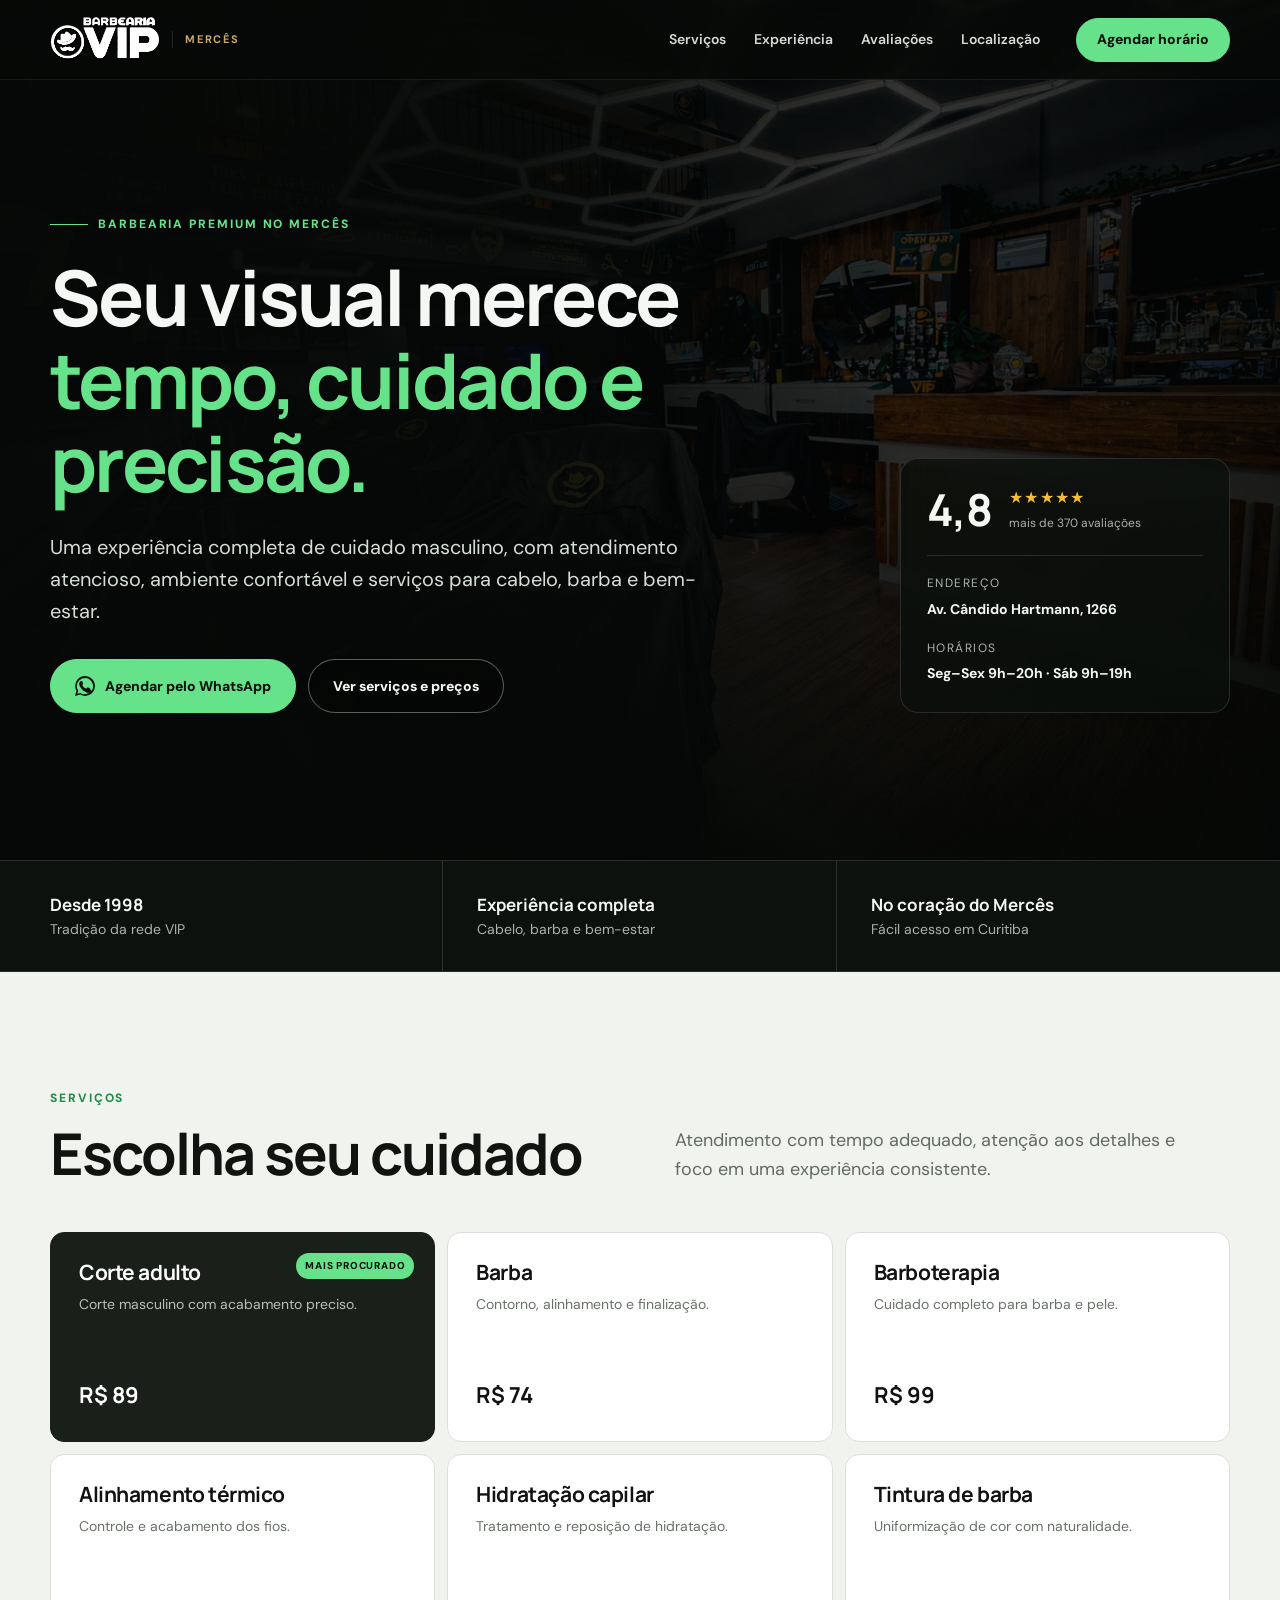
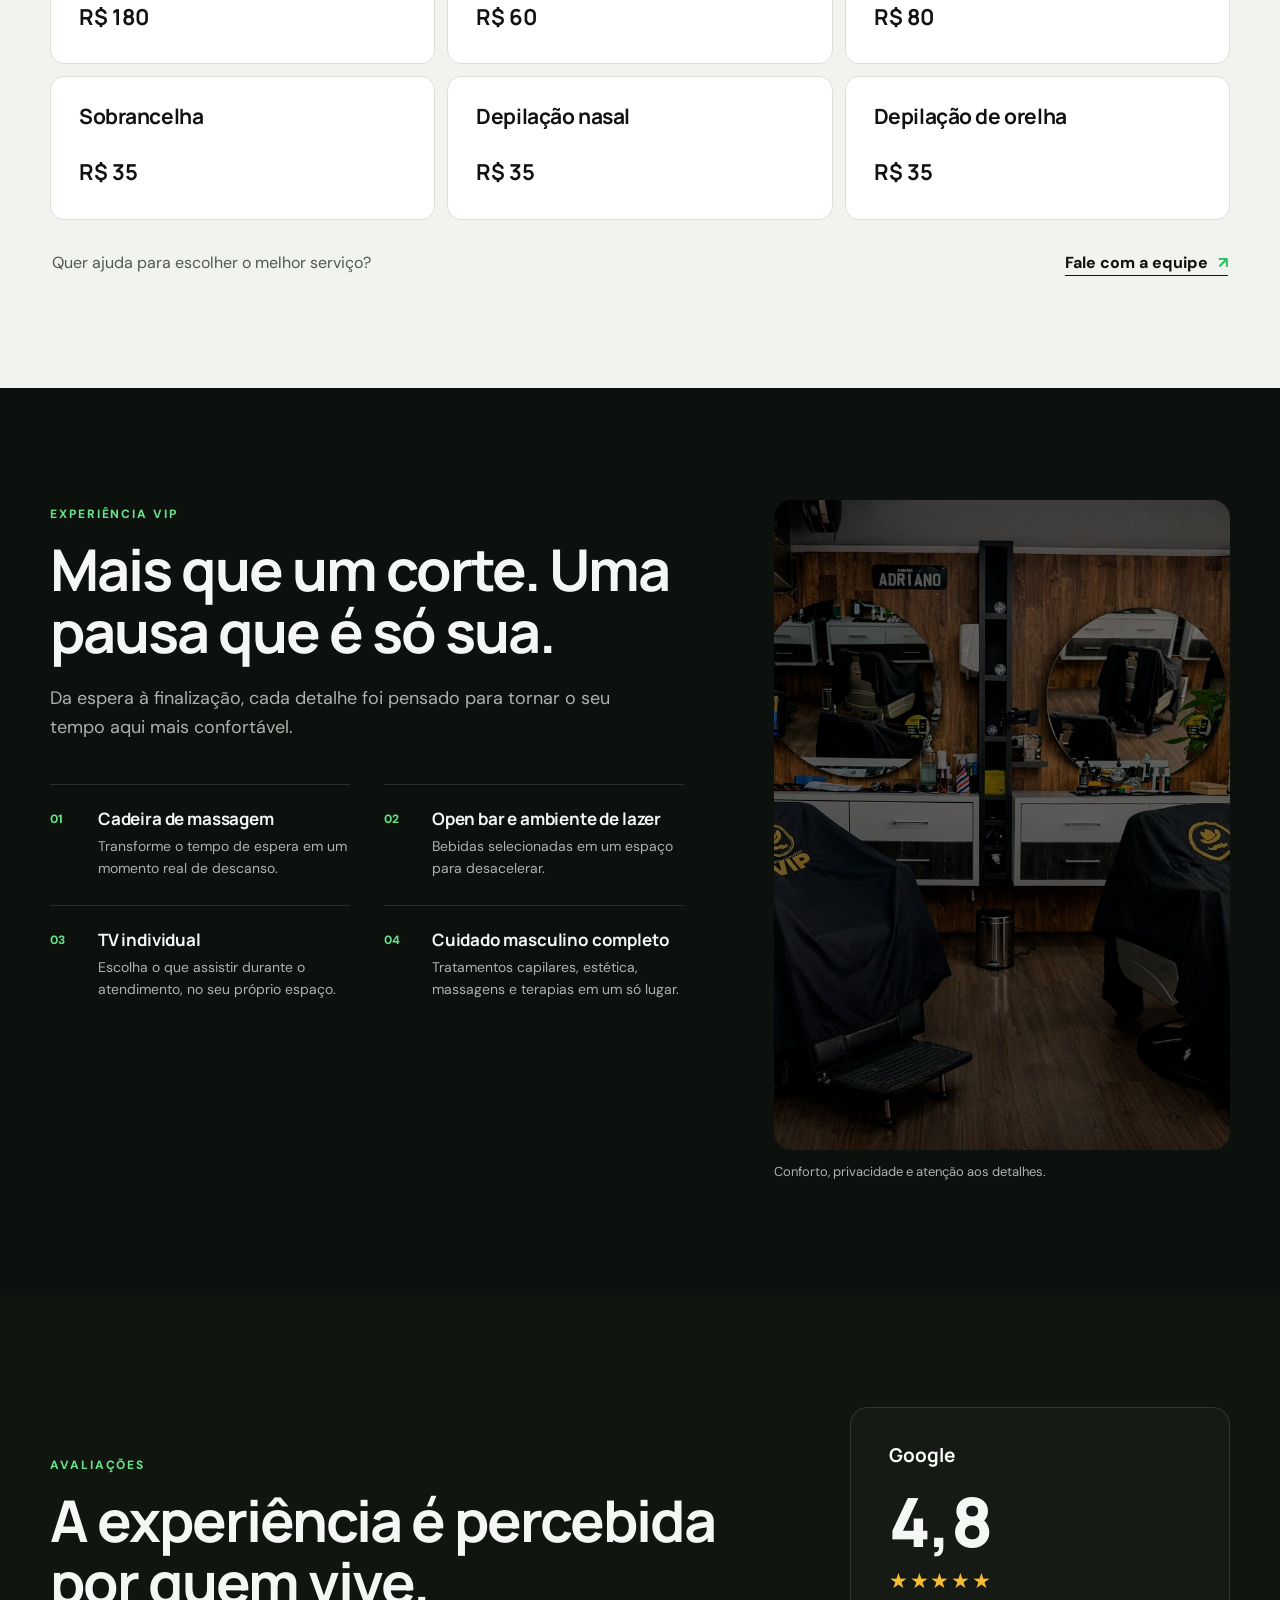
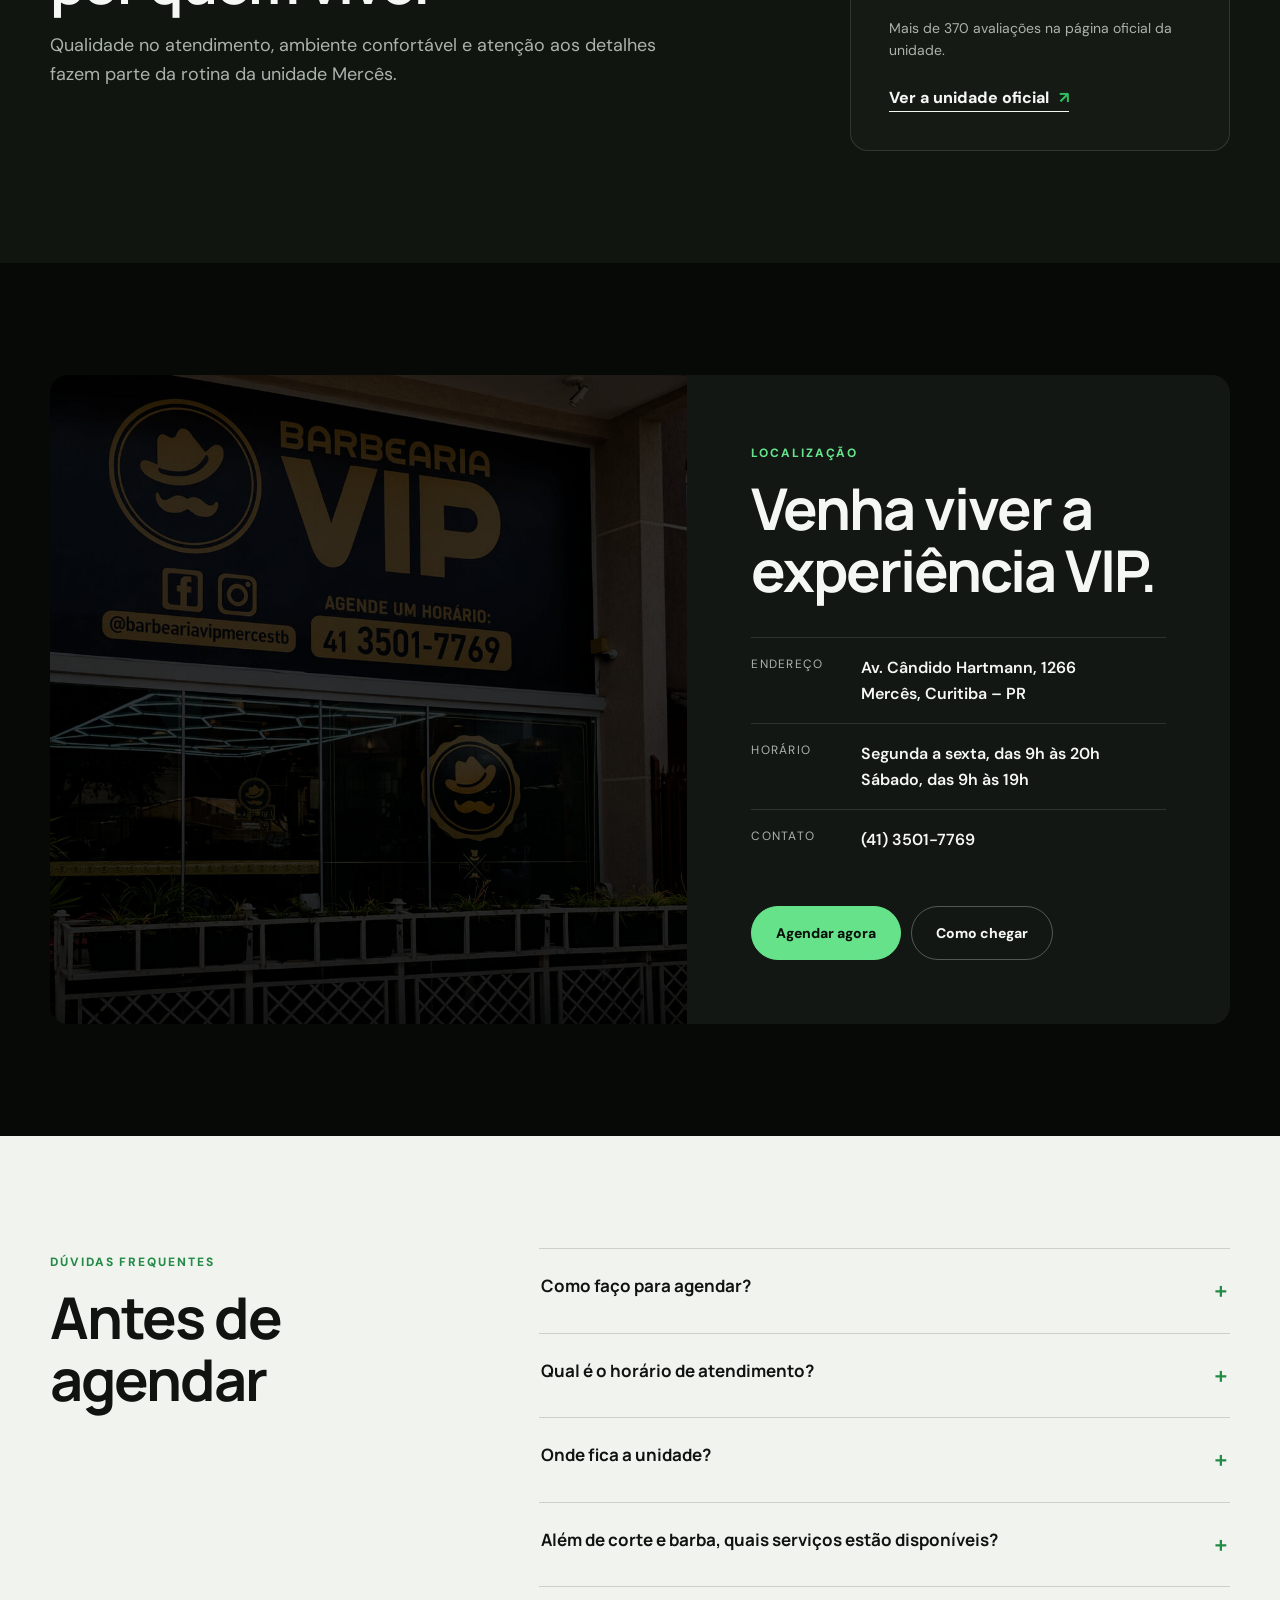
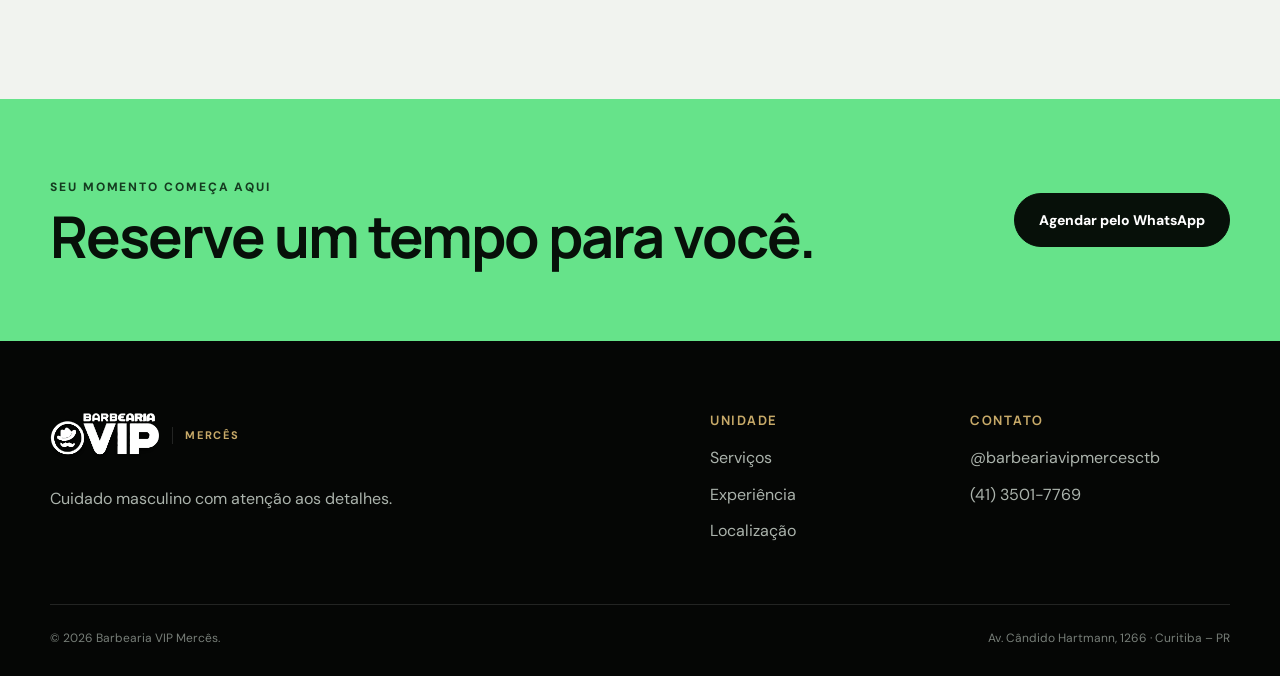
==== barbearia/index.html @ be76862e "Add files via upload" ====
<!doctype html>
<html lang="pt-BR">
  <head>
    <meta charset="UTF-8" />
    <meta name="viewport" content="width=device-width, initial-scale=1" />
    <title>Barbearia VIP Mercês em Curitiba | Corte, Barba e Estética</title>
    <meta name="description" content="Corte masculino, barba, barboterapia e cuidados completos na Barbearia VIP Mercês, em Curitiba. Consulte os serviços e agende pelo WhatsApp." />
    <meta name="theme-color" content="#080b09" />
    <link rel="canonical" href="https://www.barbeariavipmerces.com.br/" />
    <link rel="preconnect" href="https://fonts.googleapis.com" />
    <link rel="preconnect" href="https://fonts.gstatic.com" crossorigin />
    <link href="https://fonts.googleapis.com/css2?family=DM+Sans:wght@400;500;600;700&family=Manrope:wght@600;700;800&display=swap" rel="stylesheet" />
    <link rel="stylesheet" href="./styles.css" />
    <script type="application/ld+json">
      {
        "@context": "https://schema.org",
        "@type": ["HairSalon", "LocalBusiness"],
        "name": "Barbearia VIP Mercês",
        "url": "https://www.barbeariavipmerces.com.br/",
        "telephone": "+55 41 3501-7769",
        "priceRange": "$$",
        "address": {
          "@type": "PostalAddress",
          "streetAddress": "Av. Cândido Hartmann, 1266",
          "addressLocality": "Curitiba",
          "addressRegion": "PR",
          "postalCode": "80710-570",
          "addressCountry": "BR"
        },
        "openingHoursSpecification": [
          {
            "@type": "OpeningHoursSpecification",
            "dayOfWeek": ["Monday", "Tuesday", "Wednesday", "Thursday", "Friday"],
            "opens": "09:00",
            "closes": "20:00"
          },
          {
            "@type": "OpeningHoursSpecification",
            "dayOfWeek": "Saturday",
            "opens": "09:00",
            "closes": "19:00"
          }
        ],
        "sameAs": ["https://www.instagram.com/barbeariavipmercesctb/"]
      }
    </script>
  </head>
  <body>
    <a class="skip-link" href="#conteudo">Ir para o conteúdo</a>

    <header class="site-header" id="inicio">
      <div class="container header-inner">
        <a class="brand" href="#inicio" aria-label="Barbearia VIP Mercês — início">
          <img src="./assets/logo.png" alt="Barbearia VIP" width="122" height="51" />
          <span>Mercês</span>
        </a>

        <button class="menu-toggle" type="button" aria-expanded="false" aria-controls="menu-principal">
          <span></span><span></span><span></span>
          <span class="sr-only">Abrir menu</span>
        </button>

        <nav class="main-nav" id="menu-principal" aria-label="Navegação principal">
          <a href="#servicos">Serviços</a>
          <a href="#experiencia">Experiência</a>
          <a href="#avaliacoes">Avaliações</a>
          <a href="#localizacao">Localização</a>
        </nav>

        <a class="button button-small header-cta track-whatsapp" href="https://wa.me/5541987433333?text=Ol%C3%A1%21%20Vim%20pelo%20site%20da%20Barbearia%20VIP%20Merc%C3%AAs%20e%20gostaria%20de%20agendar%20um%20hor%C3%A1rio." target="_blank" rel="noopener">
          Agendar horário
        </a>
      </div>
    </header>

    <main id="conteudo">
      <section class="hero" aria-labelledby="hero-title">
        <div class="hero-media" role="img" aria-label="Interior da Barbearia VIP Mercês"></div>
        <div class="hero-shade"></div>
        <div class="container hero-content">
          <div class="hero-copy">
            <div class="eyebrow"><span></span> Barbearia premium no Mercês</div>
            <h1 id="hero-title">Seu visual merece <em>tempo, cuidado e precisão.</em></h1>
            <p>Uma experiência completa de cuidado masculino, com atendimento atencioso, ambiente confortável e serviços para cabelo, barba e bem-estar.</p>
            <div class="hero-actions">
              <a class="button track-whatsapp" href="https://wa.me/5541987433333?text=Ol%C3%A1%21%20Vim%20pelo%20site%20da%20Barbearia%20VIP%20Merc%C3%AAs%20e%20gostaria%20de%20agendar%20um%20hor%C3%A1rio." target="_blank" rel="noopener">
                <svg aria-hidden="true" viewBox="0 0 24 24"><path d="M20.5 3.5A11.7 11.7 0 0 0 12.1 0 11.9 11.9 0 0 0 1.8 17.8L0 24l6.4-1.7A12 12 0 0 0 12.1 24 11.9 11.9 0 0 0 24 12.1c0-3.2-1.2-6.2-3.5-8.6ZM12.1 22a10 10 0 0 1-5.1-1.4l-.4-.2-3.8 1 1-3.7-.2-.4A9.8 9.8 0 1 1 12.1 22Zm5.5-7.4c-.3-.2-1.8-.9-2.1-1-.3-.1-.5-.2-.7.2l-1 1.2c-.2.2-.4.2-.7.1-1.8-.9-3-1.6-4.2-3.7-.3-.5.3-.5.9-1.7.1-.2 0-.5 0-.7l-1-2.4c-.3-.6-.6-.5-.8-.5h-.7c-.2 0-.7.1-1 .5-.3.4-1.3 1.3-1.3 3.1s1.3 3.6 1.5 3.9c.2.2 2.6 4 6.3 5.6.9.4 1.6.6 2.1.8.9.3 1.7.2 2.3.1.7-.1 1.8-.7 2.1-1.5.3-.7.3-1.4.2-1.5-.1-.3-.4-.4-.7-.6Z"/></svg>
                Agendar pelo WhatsApp
              </a>
              <a class="button button-ghost" href="#servicos">Ver serviços e preços</a>
            </div>
          </div>

          <aside class="hero-proof" aria-label="Informações da unidade">
            <div class="rating">
              <strong>4,8</strong>
              <div><span aria-label="5 estrelas">★★★★★</span><small>mais de 370 avaliações</small></div>
            </div>
            <div class="proof-row">
              <span>Endereço</span>
              <strong>Av. Cândido Hartmann, 1266</strong>
            </div>
            <div class="proof-row">
              <span>Horários</span>
              <strong>Seg–Sex 9h–20h · Sáb 9h–19h</strong>
            </div>
          </aside>
        </div>
      </section>

      <section class="trust-strip" aria-label="Destaques da unidade">
        <div class="container trust-grid">
          <div><strong>Desde 1998</strong><span>Tradição da rede VIP</span></div>
          <div><strong>Experiência completa</strong><span>Cabelo, barba e bem-estar</span></div>
          <div><strong>No coração do Mercês</strong><span>Fácil acesso em Curitiba</span></div>
        </div>
      </section>

      <section class="section services" id="servicos">
        <div class="container">
          <div class="section-heading">
            <div><span class="kicker">Serviços</span><h2>Escolha seu cuidado</h2></div>
            <p>Atendimento com tempo adequado, atenção aos detalhes e foco em uma experiência consistente.</p>
          </div>

          <div class="service-grid">
            <article class="service-card featured"><span class="service-tag">Mais procurado</span><div><h3>Corte adulto</h3><p>Corte masculino com acabamento preciso.</p></div><strong>R$ 89</strong></article>
            <article class="service-card"><div><h3>Barba</h3><p>Contorno, alinhamento e finalização.</p></div><strong>R$ 74</strong></article>
            <article class="service-card"><div><h3>Barboterapia</h3><p>Cuidado completo para barba e pele.</p></div><strong>R$ 99</strong></article>
            <article class="service-card"><div><h3>Alinhamento térmico</h3><p>Controle e acabamento dos fios.</p></div><strong>R$ 180</strong></article>
            <article class="service-card"><div><h3>Hidratação capilar</h3><p>Tratamento e reposição de hidratação.</p></div><strong>R$ 60</strong></article>
            <article class="service-card"><div><h3>Tintura de barba</h3><p>Uniformização de cor com naturalidade.</p></div><strong>R$ 80</strong></article>
            <article class="service-card compact"><div><h3>Sobrancelha</h3></div><strong>R$ 35</strong></article>
            <article class="service-card compact"><div><h3>Depilação nasal</h3></div><strong>R$ 35</strong></article>
            <article class="service-card compact"><div><h3>Depilação de orelha</h3></div><strong>R$ 35</strong></article>
          </div>

          <div class="section-cta">
            <p>Quer ajuda para escolher o melhor serviço?</p>
            <a class="text-link track-whatsapp" href="https://wa.me/5541987433333?text=Ol%C3%A1%21%20Vim%20pelo%20site%20da%20Barbearia%20VIP%20Merc%C3%AAs%20e%20gostaria%20de%20tirar%20uma%20d%C3%BAvida%20sobre%20os%20servi%C3%A7os." target="_blank" rel="noopener">Fale com a equipe <span>↗</span></a>
          </div>
        </div>
      </section>

      <section class="section experience" id="experiencia">
        <div class="container">
          <div class="experience-layout">
            <div class="experience-copy">
              <span class="kicker">Experiência VIP</span>
              <h2>Mais que um corte. Uma pausa que é só sua.</h2>
              <p>Da espera à finalização, cada detalhe foi pensado para tornar o seu tempo aqui mais confortável.</p>
              <div class="feature-list">
                <article><span>01</span><div><h3>Cadeira de massagem</h3><p>Transforme o tempo de espera em um momento real de descanso.</p></div></article>
                <article><span>02</span><div><h3>Open bar e ambiente de lazer</h3><p>Bebidas selecionadas em um espaço para desacelerar.</p></div></article>
                <article><span>03</span><div><h3>TV individual</h3><p>Escolha o que assistir durante o atendimento, no seu próprio espaço.</p></div></article>
                <article><span>04</span><div><h3>Cuidado masculino completo</h3><p>Tratamentos capilares, estética, massagens e terapias em um só lugar.</p></div></article>
              </div>
            </div>
            <figure class="experience-photo">
              <img src="./assets/interior.jpg" alt="Ambiente interno da Barbearia VIP Mercês" width="900" height="1100" loading="lazy" />
              <figcaption>Conforto, privacidade e atenção aos detalhes.</figcaption>
            </figure>
          </div>
        </div>
      </section>

      <section class="section reviews" id="avaliacoes">
        <div class="container reviews-layout">
          <div>
            <span class="kicker">Avaliações</span>
            <h2>A experiência é percebida por quem vive.</h2>
            <p>Qualidade no atendimento, ambiente confortável e atenção aos detalhes fazem parte da rotina da unidade Mercês.</p>
          </div>
          <div class="review-score">
            <div class="google-word">Google</div>
            <strong>4,8</strong>
            <span aria-label="5 estrelas">★★★★★</span>
            <p>Mais de 370 avaliações na página oficial da unidade.</p>
            <a class="text-link" href="https://barbeariavip.com.br/unidades/pr-curitiba-merces" target="_blank" rel="noopener">Ver a unidade oficial <span>↗</span></a>
          </div>
        </div>
      </section>

      <section class="section location" id="localizacao">
        <div class="container location-grid">
          <figure class="location-photo"><img src="./assets/facade.jpg" alt="Fachada da Barbearia VIP Mercês" width="1200" height="850" loading="lazy" /></figure>
          <div class="location-card">
            <span class="kicker">Localização</span>
            <h2>Venha viver a experiência VIP.</h2>
            <dl>
              <div><dt>Endereço</dt><dd>Av. Cândido Hartmann, 1266<br />Mercês, Curitiba – PR</dd></div>
              <div><dt>Horário</dt><dd>Segunda a sexta, das 9h às 20h<br />Sábado, das 9h às 19h</dd></div>
              <div><dt>Contato</dt><dd><a href="tel:+554135017769">(41) 3501-7769</a></dd></div>
            </dl>
            <div class="location-actions">
              <a class="button track-whatsapp" href="https://wa.me/5541987433333?text=Ol%C3%A1%21%20Vim%20pelo%20site%20da%20Barbearia%20VIP%20Merc%C3%AAs%20e%20gostaria%20de%20agendar%20um%20hor%C3%A1rio." target="_blank" rel="noopener">Agendar agora</a>
              <a class="button button-ghost-dark" href="https://maps.app.goo.gl/WpvU6r6Q1BHQDR5CA" target="_blank" rel="noopener">Como chegar</a>
            </div>
          </div>
        </div>
      </section>

      <section class="section faq" id="duvidas">
        <div class="container faq-layout">
          <div><span class="kicker">Dúvidas frequentes</span><h2>Antes de agendar</h2></div>
          <div class="accordion">
            <details><summary>Como faço para agendar?<span>+</span></summary><p>É só clicar em um dos botões de WhatsApp da página e falar diretamente com a equipe da unidade Mercês.</p></details>
            <details><summary>Qual é o horário de atendimento?<span>+</span></summary><p>De segunda a sexta, das 9h às 20h, e aos sábados, das 9h às 19h.</p></details>
            <details><summary>Onde fica a unidade?<span>+</span></summary><p>Na Av. Cândido Hartmann, 1266, no bairro Mercês, em Curitiba.</p></details>
            <details><summary>Além de corte e barba, quais serviços estão disponíveis?<span>+</span></summary><p>A unidade também oferece barboterapia, tratamentos capilares, alinhamento térmico, tintura de barba e outros cuidados masculinos.</p></details>
          </div>
        </div>
      </section>

      <section class="final-cta">
        <div class="container final-cta-inner">
          <div><span class="kicker">Seu momento começa aqui</span><h2>Reserve um tempo para você.</h2></div>
          <a class="button track-whatsapp" href="https://wa.me/5541987433333?text=Ol%C3%A1%21%20Vim%20pelo%20site%20da%20Barbearia%20VIP%20Merc%C3%AAs%20e%20gostaria%20de%20agendar%20um%20hor%C3%A1rio." target="_blank" rel="noopener">Agendar pelo WhatsApp</a>
        </div>
      </section>
    </main>

    <footer>
      <div class="container footer-grid">
        <div class="footer-brand">
          <a class="brand" href="#inicio"><img src="./assets/logo.png" alt="Barbearia VIP" width="122" height="51" /><span>Mercês</span></a>
          <p>Cuidado masculino com atenção aos detalhes.</p>
        </div>
        <div><strong>Unidade</strong><a href="#servicos">Serviços</a><a href="#experiencia">Experiência</a><a href="#localizacao">Localização</a></div>
        <div><strong>Contato</strong><a href="https://www.instagram.com/barbeariavipmercesctb/" target="_blank" rel="noopener">@barbeariavipmercesctb</a><a href="tel:+554135017769">(41) 3501-7769</a></div>
      </div>
      <div class="container footer-bottom"><span>© <span id="year"></span> Barbearia VIP Mercês.</span><span>Av. Cândido Hartmann, 1266 · Curitiba – PR</span></div>
    </footer>

    <a class="mobile-book track-whatsapp" href="https://wa.me/5541987433333?text=Ol%C3%A1%21%20Vim%20pelo%20site%20da%20Barbearia%20VIP%20Merc%C3%AAs%20e%20gostaria%20de%20agendar%20um%20hor%C3%A1rio." target="_blank" rel="noopener">
      <svg aria-hidden="true" viewBox="0 0 24 24"><path d="M20.5 3.5A11.7 11.7 0 0 0 12.1 0 11.9 11.9 0 0 0 1.8 17.8L0 24l6.4-1.7A12 12 0 0 0 12.1 24 11.9 11.9 0 0 0 24 12.1c0-3.2-1.2-6.2-3.5-8.6ZM12.1 22a10 10 0 0 1-5.1-1.4l-.4-.2-3.8 1 1-3.7-.2-.4A9.8 9.8 0 1 1 12.1 22Z"/></svg>
      Agendar pelo WhatsApp
    </a>

    <script src="./script.js"></script>
  </body>
</html>
---- barbearia/styles.css ----
:root {
  --black: #070907;
  --black-2: #0d110e;
  --surface: #121713;
  --surface-2: #182019;
  --white: #f5f7f4;
  --muted: #abb3ac;
  --green: #66e38a;
  --green-dark: #2fbf60;
  --gold: #c8aa69;
  --line: rgba(255,255,255,.12);
  --container: min(1180px, calc(100% - 40px));
  --radius: 18px;
}

* { box-sizing: border-box; }
html { scroll-behavior: smooth; scroll-padding-top: 86px; }
body { margin: 0; background: var(--black); color: var(--white); font-family: "DM Sans", Arial, sans-serif; font-size: 16px; line-height: 1.6; }
body.menu-open { overflow: hidden; }
img { display: block; max-width: 100%; }
a { color: inherit; text-decoration: none; }
button { font: inherit; }
.container { width: var(--container); margin-inline: auto; }
.sr-only { position: absolute; width: 1px; height: 1px; padding: 0; margin: -1px; overflow: hidden; clip: rect(0,0,0,0); white-space: nowrap; border: 0; }
.skip-link { position: fixed; left: 16px; top: -80px; z-index: 1000; background: var(--green); color: var(--black); padding: 10px 16px; border-radius: 8px; font-weight: 700; }
.skip-link:focus { top: 16px; }

.site-header { position: fixed; inset: 0 0 auto; z-index: 100; height: 80px; background: rgba(7,9,7,.82); backdrop-filter: blur(18px); border-bottom: 1px solid rgba(255,255,255,.08); }
.header-inner { height: 100%; display: flex; align-items: center; gap: 36px; }
.brand { display: inline-flex; align-items: center; gap: 12px; flex: 0 0 auto; }
.brand img { width: 110px; height: auto; object-fit: contain; filter: grayscale(1) brightness(4); }
.brand span { color: var(--gold); text-transform: uppercase; letter-spacing: .16em; font-size: 11px; font-weight: 700; border-left: 1px solid var(--line); padding-left: 12px; }
.main-nav { margin-left: auto; display: flex; align-items: center; gap: 28px; }
.main-nav a { color: #d6dbd6; font-size: 14px; font-weight: 600; }
.main-nav a:hover { color: var(--green); }
.menu-toggle { display: none; background: none; border: 0; padding: 10px; margin-left: auto; }
.menu-toggle > span:not(.sr-only) { display: block; width: 24px; height: 2px; background: var(--white); margin: 5px 0; }

.button { min-height: 54px; display: inline-flex; align-items: center; justify-content: center; gap: 10px; padding: 0 24px; background: var(--green); color: #071009; border: 1px solid var(--green); border-radius: 999px; font-weight: 800; font-size: 14px; transition: .2s ease; }
.button:hover { transform: translateY(-2px); background: #7bed9a; }
.button:focus-visible, a:focus-visible, button:focus-visible, summary:focus-visible { outline: 3px solid #fff; outline-offset: 4px; }
.button svg { width: 20px; fill: currentColor; }
.button-small { min-height: 44px; padding-inline: 20px; }
.button-ghost { background: rgba(0,0,0,.18); color: var(--white); border-color: rgba(255,255,255,.35); }
.button-ghost:hover { background: rgba(255,255,255,.1); }
.button-ghost-dark { background: transparent; color: var(--white); border-color: rgba(255,255,255,.28); }

.hero { min-height: 860px; position: relative; display: flex; align-items: center; overflow: hidden; padding: 140px 0 80px; }
.hero-media { position: absolute; inset: 0; background: #101511 url("./assets/hero.jpg") center 35% / cover no-repeat; transform: scale(1.01); }
.hero-shade { position: absolute; inset: 0; background: linear-gradient(90deg, rgba(5,8,6,.97) 0%, rgba(5,8,6,.88) 38%, rgba(5,8,6,.35) 70%, rgba(5,8,6,.54) 100%), linear-gradient(0deg, rgba(5,8,6,.8), transparent 45%); }
.hero-content { position: relative; display: grid; grid-template-columns: minmax(0,1fr) 330px; gap: 80px; align-items: end; }
.hero-copy { max-width: 760px; }
.eyebrow, .kicker { display: inline-flex; align-items: center; gap: 10px; color: var(--green); text-transform: uppercase; letter-spacing: .16em; font-size: 12px; font-weight: 800; }
.eyebrow span { width: 38px; height: 1px; background: var(--green); }
h1, h2, h3 { font-family: "Manrope", sans-serif; margin: 0; line-height: 1.08; letter-spacing: -.035em; }
h1 { max-width: 780px; margin-top: 22px; font-size: clamp(48px, 6vw, 82px); }
h1 em { color: var(--green); font-style: normal; }
.hero-copy > p { max-width: 650px; margin: 26px 0 32px; color: #d7ddd7; font-size: clamp(17px, 1.7vw, 20px); }
.hero-actions { display: flex; flex-wrap: wrap; gap: 12px; }
.hero-proof { padding: 26px; background: rgba(11,16,12,.78); border: 1px solid var(--line); border-radius: var(--radius); backdrop-filter: blur(16px); }
.rating { display: flex; align-items: center; gap: 16px; padding-bottom: 22px; border-bottom: 1px solid var(--line); }
.rating > strong { font-family: "Manrope"; font-size: 44px; line-height: 1; }
.rating div { display: flex; flex-direction: column; }
.rating span, .review-score > span { color: #f6bd32; letter-spacing: .08em; }
.rating small { color: var(--muted); font-size: 12px; margin-top: 4px; }
.proof-row { padding-top: 18px; }
.proof-row span { display: block; color: var(--muted); font-size: 12px; text-transform: uppercase; letter-spacing: .12em; margin-bottom: 2px; }
.proof-row strong { font-size: 14px; }

.trust-strip { border-top: 1px solid var(--line); border-bottom: 1px solid var(--line); background: var(--black-2); }
.trust-grid { display: grid; grid-template-columns: repeat(3,1fr); }
.trust-grid > div { min-height: 110px; display: flex; flex-direction: column; justify-content: center; padding: 20px 34px; border-right: 1px solid var(--line); }
.trust-grid > div:first-child { padding-left: 0; }
.trust-grid > div:last-child { border-right: 0; }
.trust-grid strong { font-family: "Manrope"; font-size: 17px; }
.trust-grid span { color: var(--muted); font-size: 14px; }

.section { padding: 112px 0; }
.section-heading { display: grid; grid-template-columns: 1fr 1fr; gap: 70px; align-items: end; margin-bottom: 48px; }
.section-heading h2, .experience-copy h2, .reviews h2, .location h2, .faq h2, .final-cta h2 { font-size: clamp(38px, 4.5vw, 60px); margin-top: 12px; }
.section-heading > p { max-width: 530px; color: var(--muted); font-size: 18px; margin: 0; }

.services { background: #f1f3ef; color: #101310; }
.services .kicker { color: #238b46; }
.services .section-heading > p { color: #626b63; }
.service-grid { display: grid; grid-template-columns: repeat(3,1fr); gap: 12px; }
.service-card { position: relative; min-height: 210px; display: flex; flex-direction: column; justify-content: space-between; padding: 28px; background: #fff; border: 1px solid #dce0db; border-radius: 14px; }
.service-card h3 { font-size: 21px; letter-spacing: -.02em; }
.service-card p { margin: 10px 0 0; color: #697169; font-size: 14px; }
.service-card > strong { margin-top: 28px; font-family: "Manrope"; font-size: 22px; }
.service-card.featured { background: var(--surface-2); color: #fff; border-color: var(--surface-2); }
.service-card.featured p { color: #b8c0b9; }
.service-tag { position: absolute; right: 20px; top: 20px; background: var(--green); color: #071009; padding: 5px 9px; border-radius: 99px; font-size: 10px; font-weight: 800; text-transform: uppercase; letter-spacing: .08em; }
.service-card.compact { min-height: 132px; }
.section-cta { display: flex; justify-content: space-between; align-items: center; gap: 20px; padding: 30px 2px 0; }
.section-cta p { margin: 0; color: #505850; }
.text-link { display: inline-flex; gap: 10px; align-items: center; font-weight: 800; border-bottom: 1px solid currentColor; }
.text-link span { color: var(--green-dark); }

.experience { background: var(--black-2); }
.experience-layout { display: grid; grid-template-columns: minmax(0,1fr) minmax(360px,.72fr); gap: 90px; align-items: start; }
.experience-copy > p { max-width: 610px; color: var(--muted); font-size: 18px; margin: 22px 0 42px; }
.feature-list { display: grid; grid-template-columns: 1fr 1fr; gap: 0 34px; }
.feature-list article { display: grid; grid-template-columns: 36px 1fr; gap: 12px; padding: 25px 0; border-top: 1px solid var(--line); }
.feature-list article > span { color: var(--green); font-size: 12px; font-weight: 800; }
.feature-list h3 { font-size: 17px; letter-spacing: -.01em; }
.feature-list p { color: var(--muted); font-size: 14px; line-height: 1.55; margin: 8px 0 0; }
.experience-photo { position: sticky; top: 110px; margin: 0; }
.experience-photo img { width: 100%; height: 650px; object-fit: cover; border-radius: var(--radius); }
.experience-photo figcaption { color: var(--muted); font-size: 13px; margin-top: 12px; }

.reviews { background: #101510; }
.reviews-layout { display: grid; grid-template-columns: minmax(0,1fr) 380px; gap: 100px; align-items: center; }
.reviews-layout > div:first-child p { max-width: 650px; color: var(--muted); font-size: 18px; }
.review-score { padding: 38px; border: 1px solid var(--line); border-radius: var(--radius); background: rgba(255,255,255,.025); }
.google-word { color: #fff; font: 700 19px/1 "Manrope"; margin-bottom: 22px; }
.review-score > strong { display: block; font: 800 68px/1 "Manrope"; }
.review-score > span { display: block; font-size: 21px; margin-top: 10px; }
.review-score p { color: var(--muted); font-size: 14px; margin: 18px 0 24px; }

.location { background: var(--black); }
.location-grid { display: grid; grid-template-columns: 1.08fr .92fr; min-height: 600px; }
.location-photo { margin: 0; min-height: 580px; }
.location-photo img { width: 100%; height: 100%; object-fit: cover; border-radius: var(--radius) 0 0 var(--radius); }
.location-card { padding: 64px; background: var(--surface); border-radius: 0 var(--radius) var(--radius) 0; }
.location-card dl { margin: 36px 0; }
.location-card dl > div { display: grid; grid-template-columns: 90px 1fr; gap: 20px; padding: 17px 0; border-top: 1px solid var(--line); }
.location-card dt { color: var(--muted); font-size: 12px; text-transform: uppercase; letter-spacing: .11em; }
.location-card dd { margin: 0; font-weight: 600; }
.location-actions { display: flex; flex-wrap: wrap; gap: 10px; }

.faq { background: #f1f3ef; color: #101310; }
.faq .kicker { color: #238b46; }
.faq-layout { display: grid; grid-template-columns: .72fr 1.28fr; gap: 100px; align-items: start; }
.accordion { border-top: 1px solid #cbd1ca; }
details { border-bottom: 1px solid #cbd1ca; }
summary { display: flex; justify-content: space-between; gap: 20px; cursor: pointer; list-style: none; padding: 25px 2px; font: 700 17px/1.4 "Manrope"; }
summary::-webkit-details-marker { display: none; }
summary span { color: #238b46; font-size: 24px; transition: transform .2s; }
details[open] summary span { transform: rotate(45deg); }
details p { color: #596159; margin: -5px 40px 24px 2px; }

.final-cta { padding: 74px 0; background: var(--green); color: #071009; }
.final-cta .kicker { color: #153c20; }
.final-cta h2 { margin-top: 6px; }
.final-cta-inner { display: flex; align-items: center; justify-content: space-between; gap: 40px; }
.final-cta .button { background: #071009; color: #fff; border-color: #071009; }

footer { padding: 70px 0 28px; background: #050605; }
.footer-grid { display: grid; grid-template-columns: 1fr 200px 260px; gap: 60px; padding-bottom: 60px; }
.footer-brand p { color: var(--muted); margin-top: 18px; }
.footer-grid > div:not(:first-child) { display: flex; flex-direction: column; align-items: flex-start; gap: 11px; }
.footer-grid strong { font: 700 13px "Manrope"; text-transform: uppercase; letter-spacing: .12em; color: var(--gold); margin-bottom: 5px; }
.footer-grid a:not(.brand) { color: var(--muted); }
.footer-grid a:hover { color: var(--green); }
.footer-bottom { display: flex; justify-content: space-between; gap: 30px; padding-top: 24px; border-top: 1px solid var(--line); color: #777e78; font-size: 12px; }
.mobile-book { display: none; }

@media (max-width: 980px) {
  .header-cta { display: none; }
  .main-nav { gap: 20px; }
  .hero { min-height: auto; }
  .hero-content { grid-template-columns: 1fr; gap: 50px; }
  .hero-proof { max-width: 520px; }
  .section-heading, .reviews-layout, .faq-layout { grid-template-columns: 1fr; gap: 30px; }
  .service-grid { grid-template-columns: repeat(2,1fr); }
  .experience-layout { grid-template-columns: 1fr; gap: 55px; }
  .experience-photo { position: static; }
  .experience-photo img { height: 520px; }
  .location-grid { grid-template-columns: 1fr; }
  .location-photo { min-height: 440px; }
  .location-photo img { border-radius: var(--radius) var(--radius) 0 0; }
  .location-card { border-radius: 0 0 var(--radius) var(--radius); }
}

@media (max-width: 720px) {
  :root { --container: min(100% - 28px, 1180px); }
  body { padding-bottom: 74px; }
  .site-header { height: 68px; }
  .header-inner { gap: 14px; }
  .brand img { width: 94px; }
  .brand span { font-size: 9px; }
  .menu-toggle { display: block; }
  .main-nav { position: fixed; inset: 68px 0 auto; display: none; flex-direction: column; align-items: stretch; gap: 0; padding: 18px 22px 26px; background: #090c09; border-bottom: 1px solid var(--line); }
  .main-nav.is-open { display: flex; }
  .main-nav a { padding: 15px 6px; border-bottom: 1px solid var(--line); font-size: 16px; }
  .hero { min-height: 760px; padding: 118px 0 52px; align-items: flex-end; }
  .hero-media { background-position: 60% center; }
  .hero-shade { background: linear-gradient(0deg, rgba(5,8,6,.99) 4%, rgba(5,8,6,.82) 60%, rgba(5,8,6,.48) 100%); }
  h1 { font-size: clamp(41px, 12vw, 56px); margin-top: 16px; }
  .hero-copy > p { font-size: 17px; margin: 20px 0 26px; }
  .hero-actions { flex-direction: column; }
  .hero-actions .button { width: 100%; }
  .hero-proof { display: none; }
  .trust-grid { grid-template-columns: 1fr; padding: 10px 0; }
  .trust-grid > div, .trust-grid > div:first-child { min-height: 86px; padding: 16px 0; border-right: 0; border-bottom: 1px solid var(--line); }
  .trust-grid > div:last-child { border-bottom: 0; }
  .section { padding: 78px 0; }
  .section-heading { margin-bottom: 34px; }
  .section-heading h2, .experience-copy h2, .reviews h2, .location h2, .faq h2, .final-cta h2 { font-size: 38px; }
  .section-heading > p, .experience-copy > p, .reviews-layout > div:first-child p { font-size: 16px; }
  .service-grid { grid-template-columns: 1fr; }
  .service-card { min-height: 172px; }
  .service-card.compact { min-height: 112px; }
  .section-cta { align-items: flex-start; flex-direction: column; }
  .feature-list { grid-template-columns: 1fr; }
  .experience-photo img { height: 440px; }
  .review-score { padding: 28px; }
  .location-photo { min-height: 310px; }
  .location-card { padding: 36px 24px; }
  .location-card dl > div { grid-template-columns: 1fr; gap: 4px; }
  .location-actions { flex-direction: column; }
  .location-actions .button { width: 100%; }
  .final-cta { padding: 58px 0; }
  .final-cta-inner { align-items: flex-start; flex-direction: column; }
  .final-cta .button { width: 100%; }
  .footer-grid { grid-template-columns: 1fr; gap: 36px; padding-bottom: 40px; }
  .footer-bottom { flex-direction: column; gap: 8px; }
  .mobile-book { position: fixed; z-index: 90; left: 10px; right: 10px; bottom: 9px; min-height: 56px; display: flex; align-items: center; justify-content: center; gap: 9px; background: var(--green); color: #071009; border-radius: 999px; font-weight: 800; box-shadow: 0 12px 30px rgba(0,0,0,.42); }
  .mobile-book svg { width: 20px; fill: currentColor; }
}

@media (prefers-reduced-motion: reduce) {
  html { scroll-behavior: auto; }
  *, *::before, *::after { transition-duration: .01ms !important; animation-duration: .01ms !important; }
}
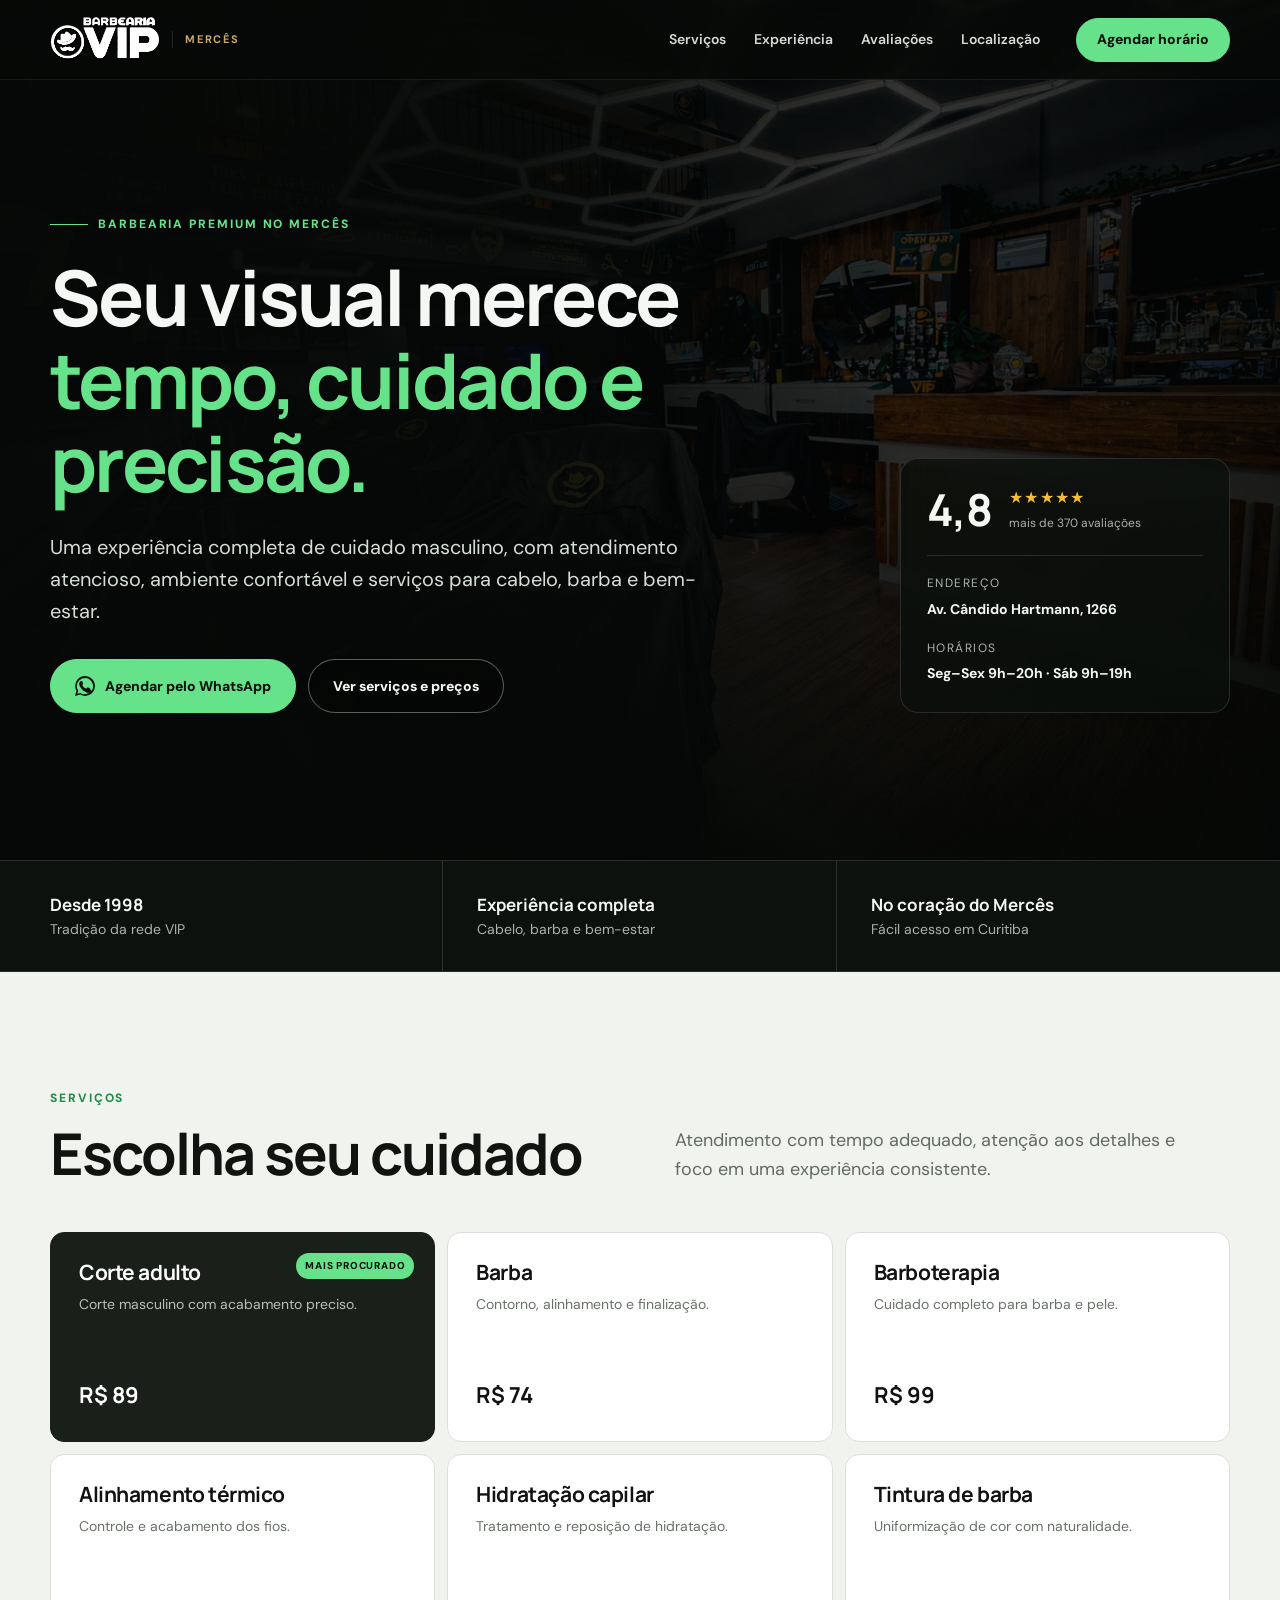
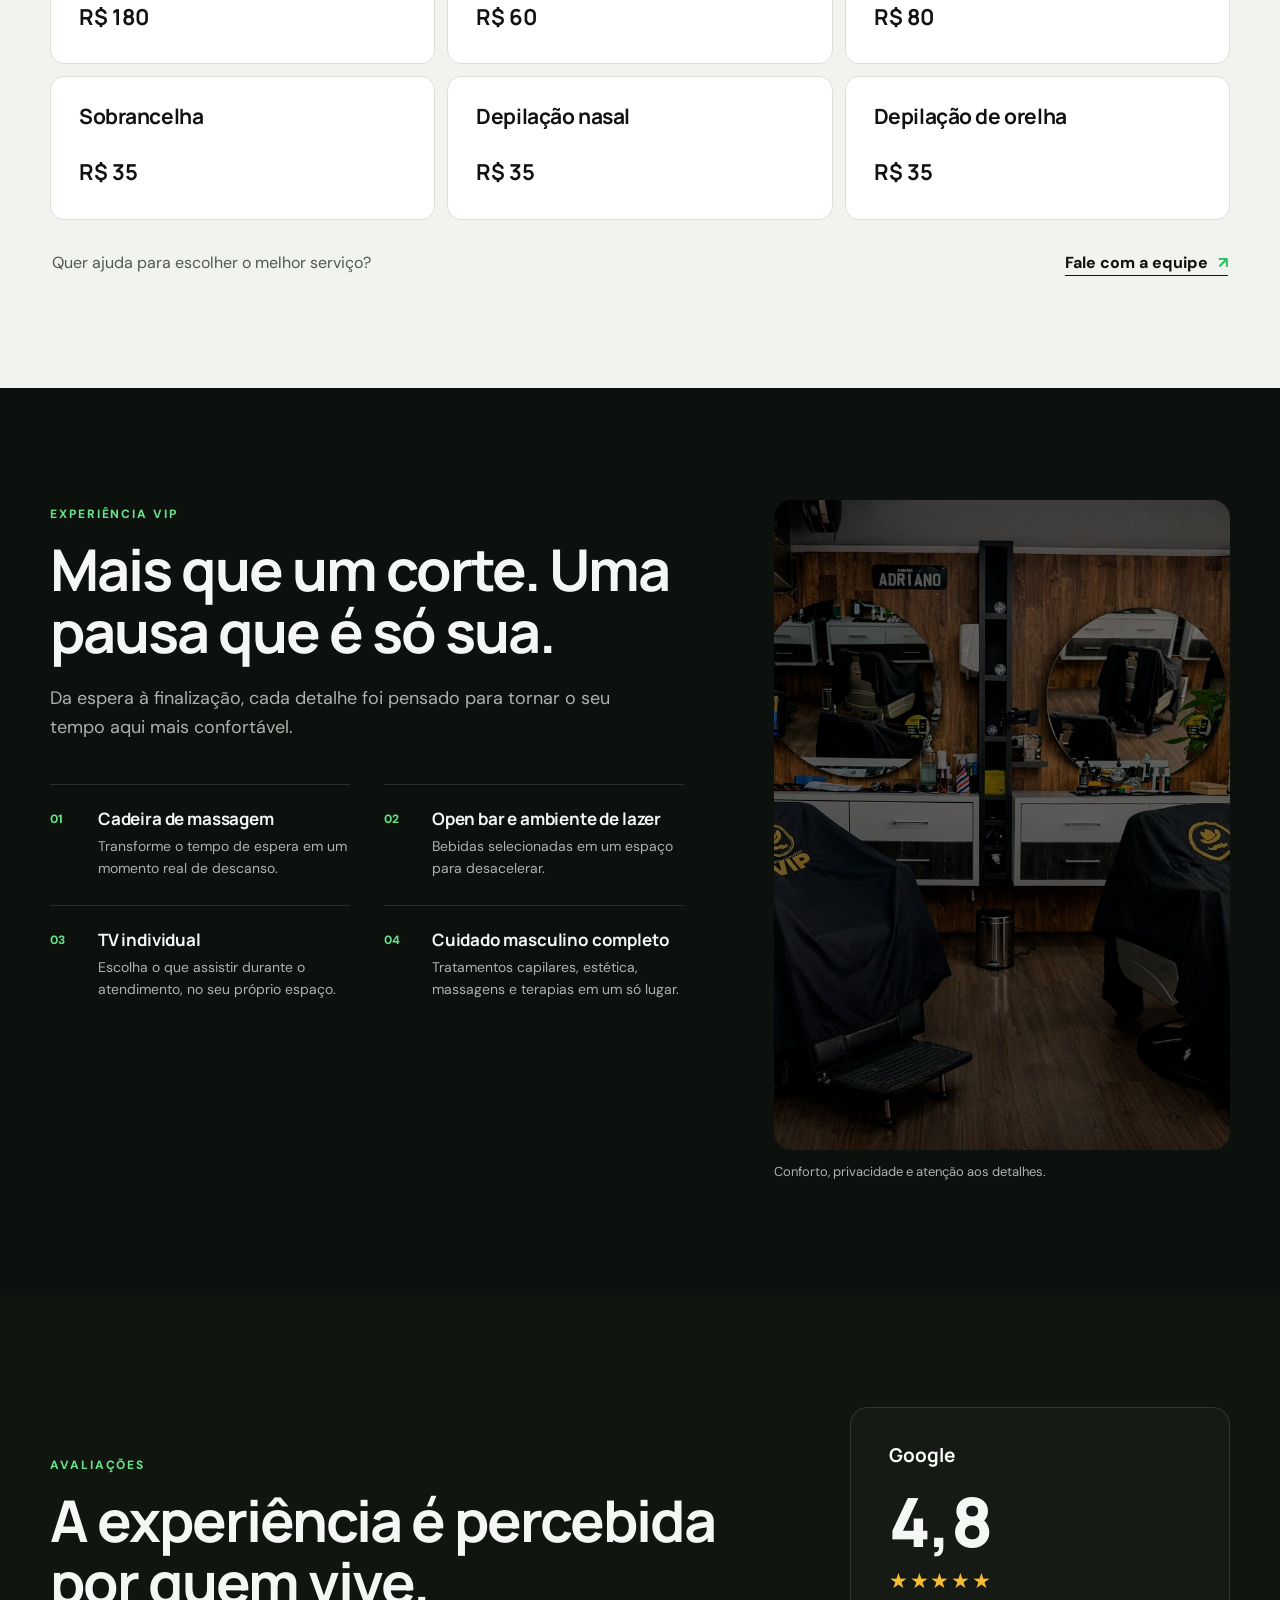
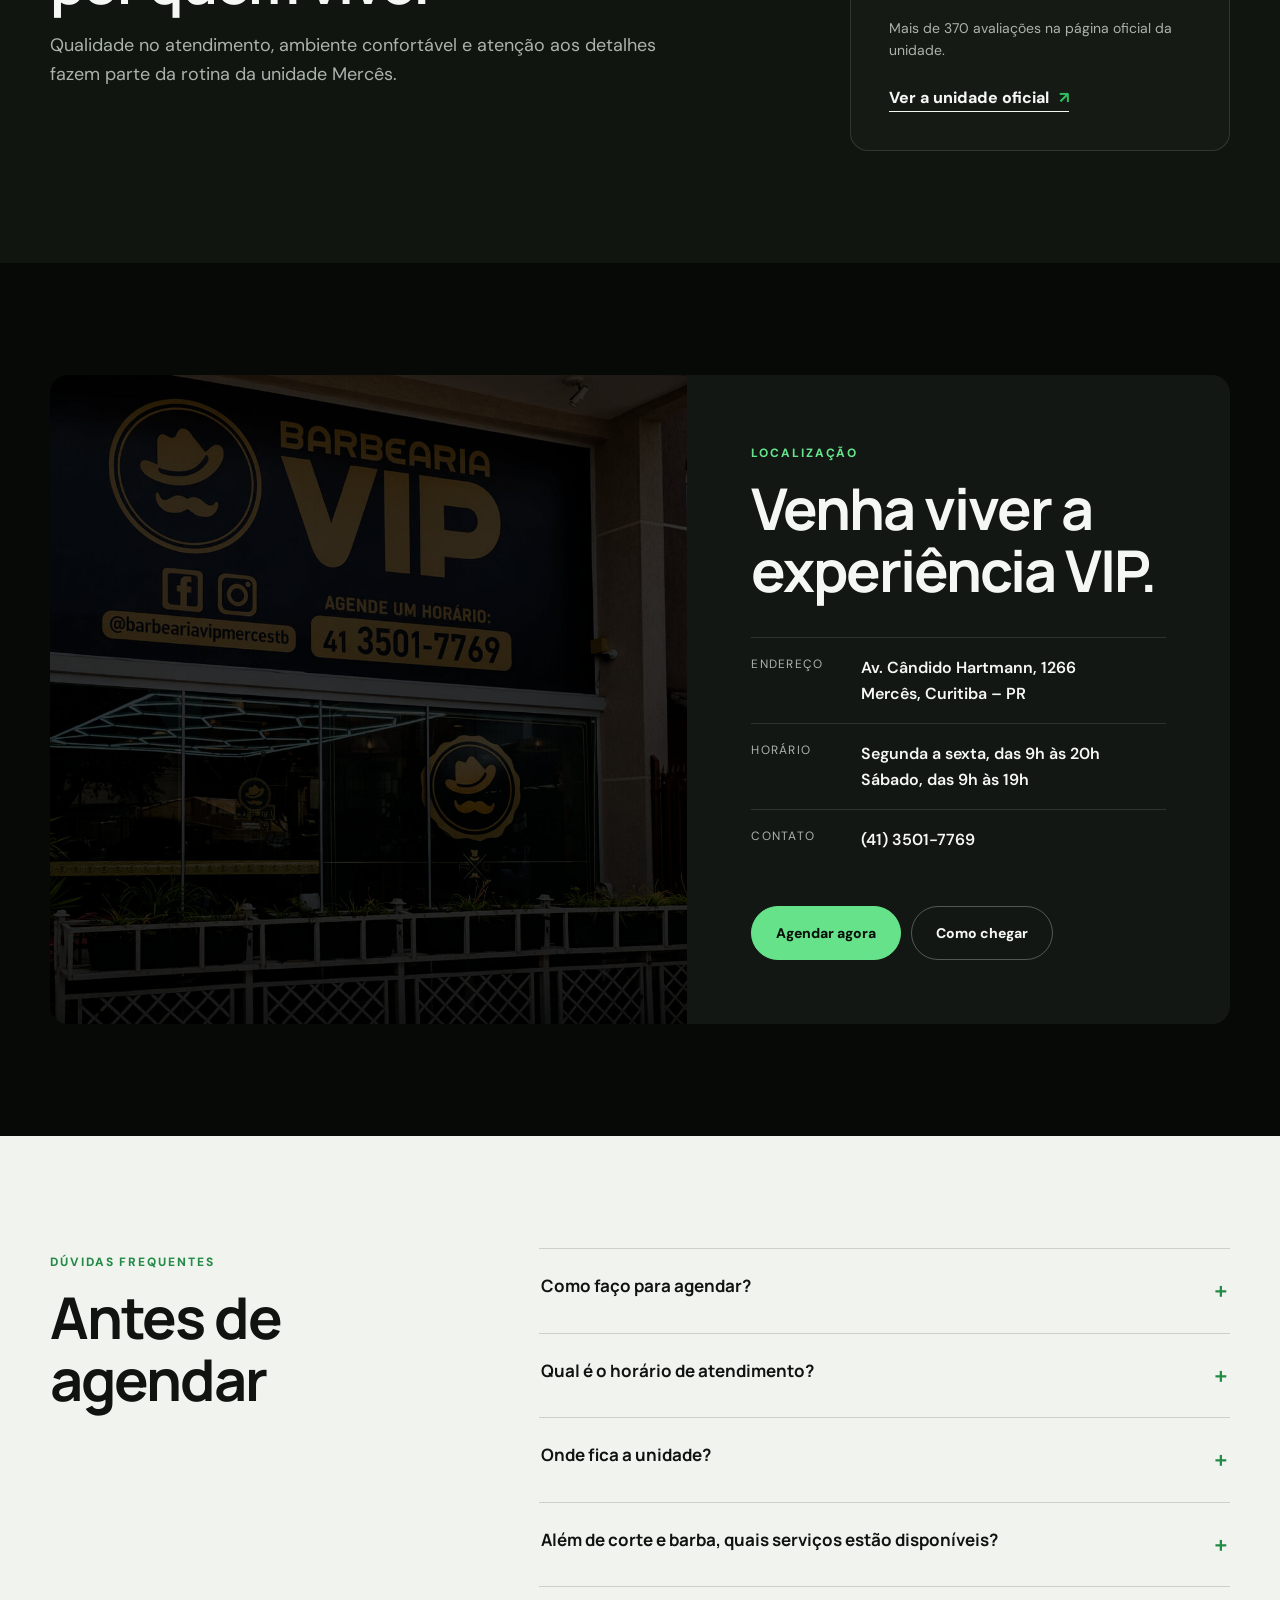
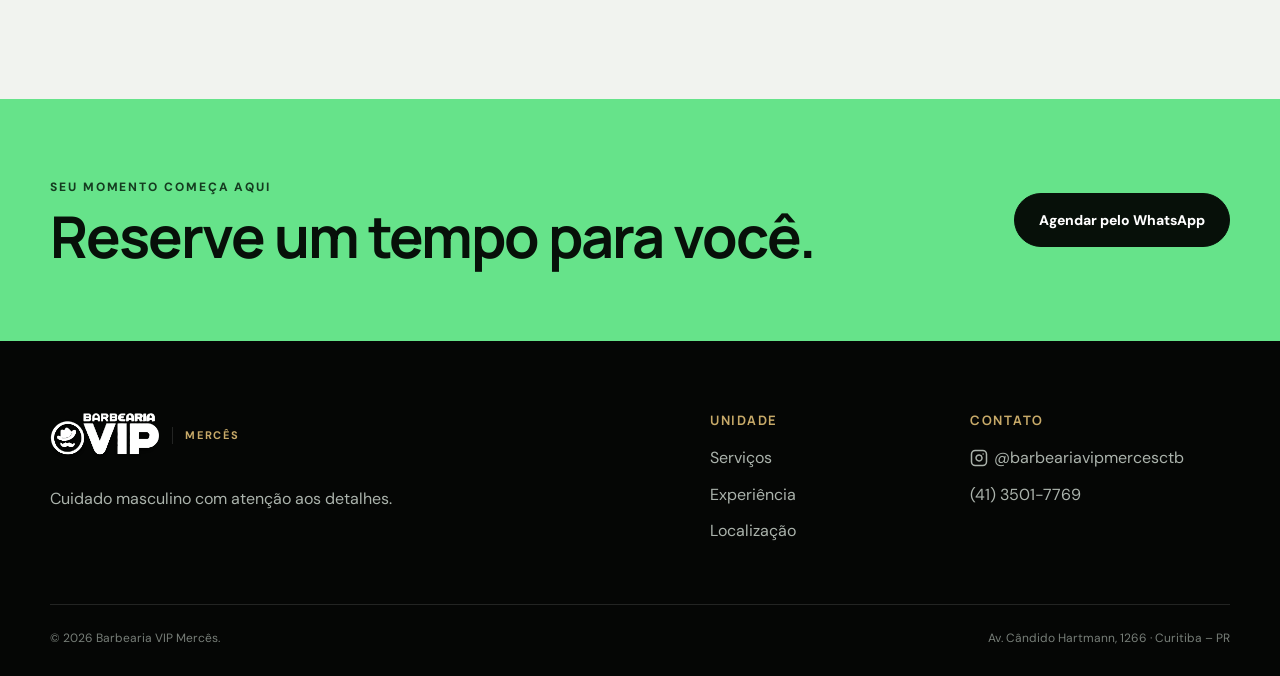
==== commit a8b07e35: "Add files via upload" ====
--- a/barbearia/index.html
+++ b/barbearia/index.html
@@ -11,6 +11,31 @@
     <link rel="preconnect" href="https://fonts.gstatic.com" crossorigin />
     <link href="https://fonts.googleapis.com/css2?family=DM+Sans:wght@400;500;600;700&family=Manrope:wght@600;700;800&display=swap" rel="stylesheet" />
     <link rel="stylesheet" href="./styles.css" />
+
+    <!-- Google Tag Manager -->
+    <script>(function(w,d,s,l,i){w[l]=w[l]||[];w[l].push({'gtm.start':
+    new Date().getTime(),event:'gtm.js'});var f=d.getElementsByTagName(s)[0],
+    j=d.createElement(s),dl=l!='dataLayer'?'&l='+l:'';j.async=true;j.src=
+    'https://www.googletagmanager.com/gtm.js?id='+i+dl;f.parentNode.insertBefore(j,f);
+    })(window,document,'script','dataLayer','GTM-TCHWQMN6');</script>
+    <!-- End Google Tag Manager -->
+
+    <!-- Meta Pixel Code -->
+    <script>
+    !function(f,b,e,v,n,t,s)
+    {if(f.fbq)return;n=f.fbq=function(){n.callMethod?
+    n.callMethod.apply(n,arguments):n.queue.push(arguments)};
+    if(!f._fbq)f._fbq=n;n.push=n;n.loaded=!0;n.version='2.0';
+    n.queue=[];t=b.createElement(e);t.async=!0;
+    t.src=v;s=b.getElementsByTagName(e)[0];
+    s.parentNode.insertBefore(t,s)}(window, document,'script',
+    'https://connect.facebook.net/en_US/fbevents.js');
+    fbq('init', 'SEU_PIXEL_ID_AQUI'); // Substitua pelo seu ID
+    fbq('track', 'PageView');
+    </script>
+    <noscript><img height="1" width="1" style="display:none" src="https://www.facebook.com/tr?id=SEU_PIXEL_ID_AQUI&ev=PageView&noscript=1"/></noscript>
+    <!-- End Meta Pixel Code -->
+
     <script type="application/ld+json">
       {
         "@context": "https://schema.org",
@@ -46,6 +71,11 @@
     </script>
   </head>
   <body>
+    <!-- Google Tag Manager (noscript) -->
+    <noscript><iframe src="https://www.googletagmanager.com/ns.html?id=GTM-TCHWQMN6"
+    height="0" width="0" style="display:none;visibility:hidden"></iframe></noscript>
+    <!-- End Google Tag Manager (noscript) -->
+
     <a class="skip-link" href="#conteudo">Ir para o conteúdo</a>
 
     <header class="site-header" id="inicio">
@@ -227,7 +257,7 @@
           <p>Cuidado masculino com atenção aos detalhes.</p>
         </div>
         <div><strong>Unidade</strong><a href="#servicos">Serviços</a><a href="#experiencia">Experiência</a><a href="#localizacao">Localização</a></div>
-        <div><strong>Contato</strong><a href="https://www.instagram.com/barbeariavipmercesctb/" target="_blank" rel="noopener">@barbeariavipmercesctb</a><a href="tel:+554135017769">(41) 3501-7769</a></div>
+        <div><strong>Contato</strong><a class="icon-link" href="https://www.instagram.com/barbeariavipmercesctb/" target="_blank" rel="noopener"><svg aria-hidden="true" width="18" height="18" viewBox="0 0 24 24" fill="none" stroke="currentColor" stroke-width="2" stroke-linecap="round" stroke-linejoin="round"><rect x="2" y="2" width="20" height="20" rx="5" ry="5"></rect><path d="M16 11.37A4 4 0 1 1 12.63 8 4 4 0 0 1 16 11.37z"></path><line x1="17.5" y1="6.5" x2="17.51" y2="6.5"></line></svg> @barbeariavipmercesctb</a><a href="tel:+554135017769">(41) 3501-7769</a></div>
       </div>
       <div class="container footer-bottom"><span>© <span id="year"></span> Barbearia VIP Mercês.</span><span>Av. Cândido Hartmann, 1266 · Curitiba – PR</span></div>
     </footer>
--- a/barbearia/styles.css
+++ b/barbearia/styles.css
@@ -153,6 +153,7 @@
 .footer-grid strong { font: 700 13px "Manrope"; text-transform: uppercase; letter-spacing: .12em; color: var(--gold); margin-bottom: 5px; }
 .footer-grid a:not(.brand) { color: var(--muted); }
 .footer-grid a:hover { color: var(--green); }
+.icon-link { display: inline-flex; align-items: center; gap: 6px; }
 .footer-bottom { display: flex; justify-content: space-between; gap: 30px; padding-top: 24px; border-top: 1px solid var(--line); color: #777e78; font-size: 12px; }
 .mobile-book { display: none; }
 
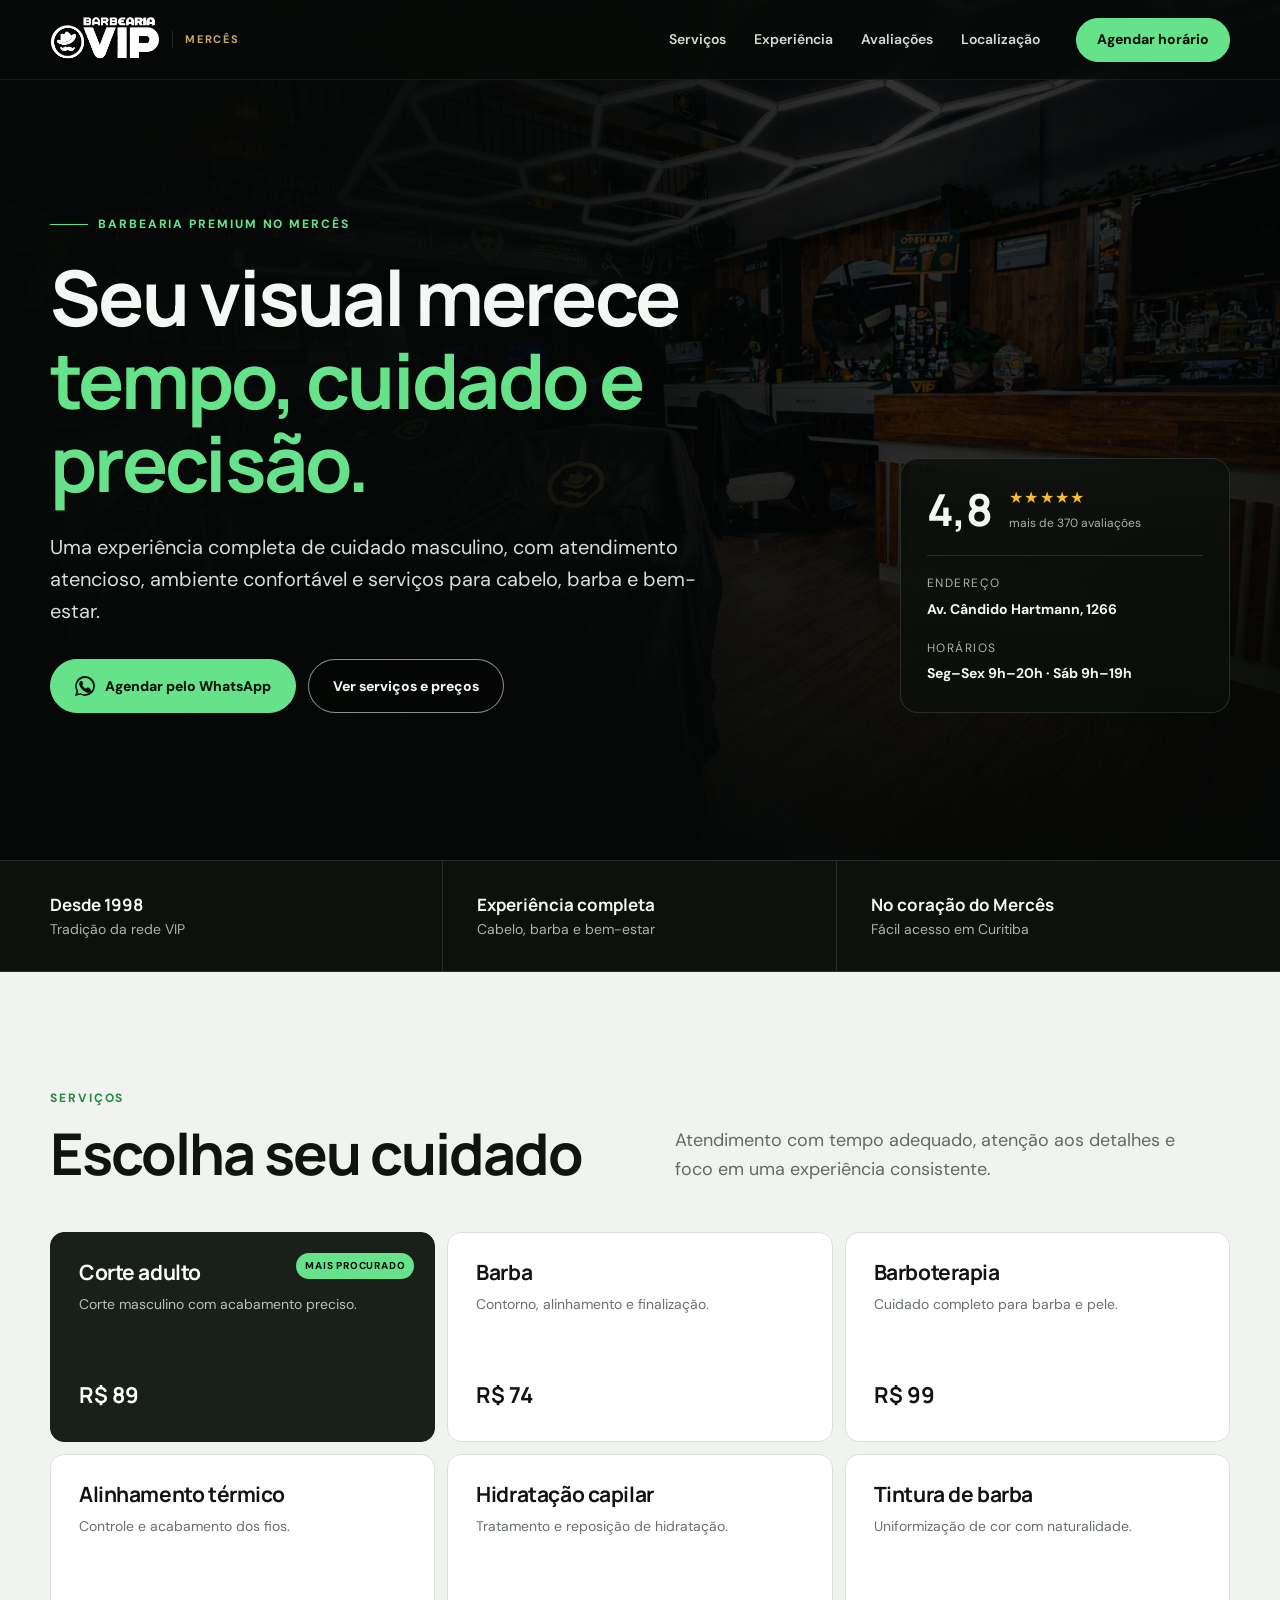
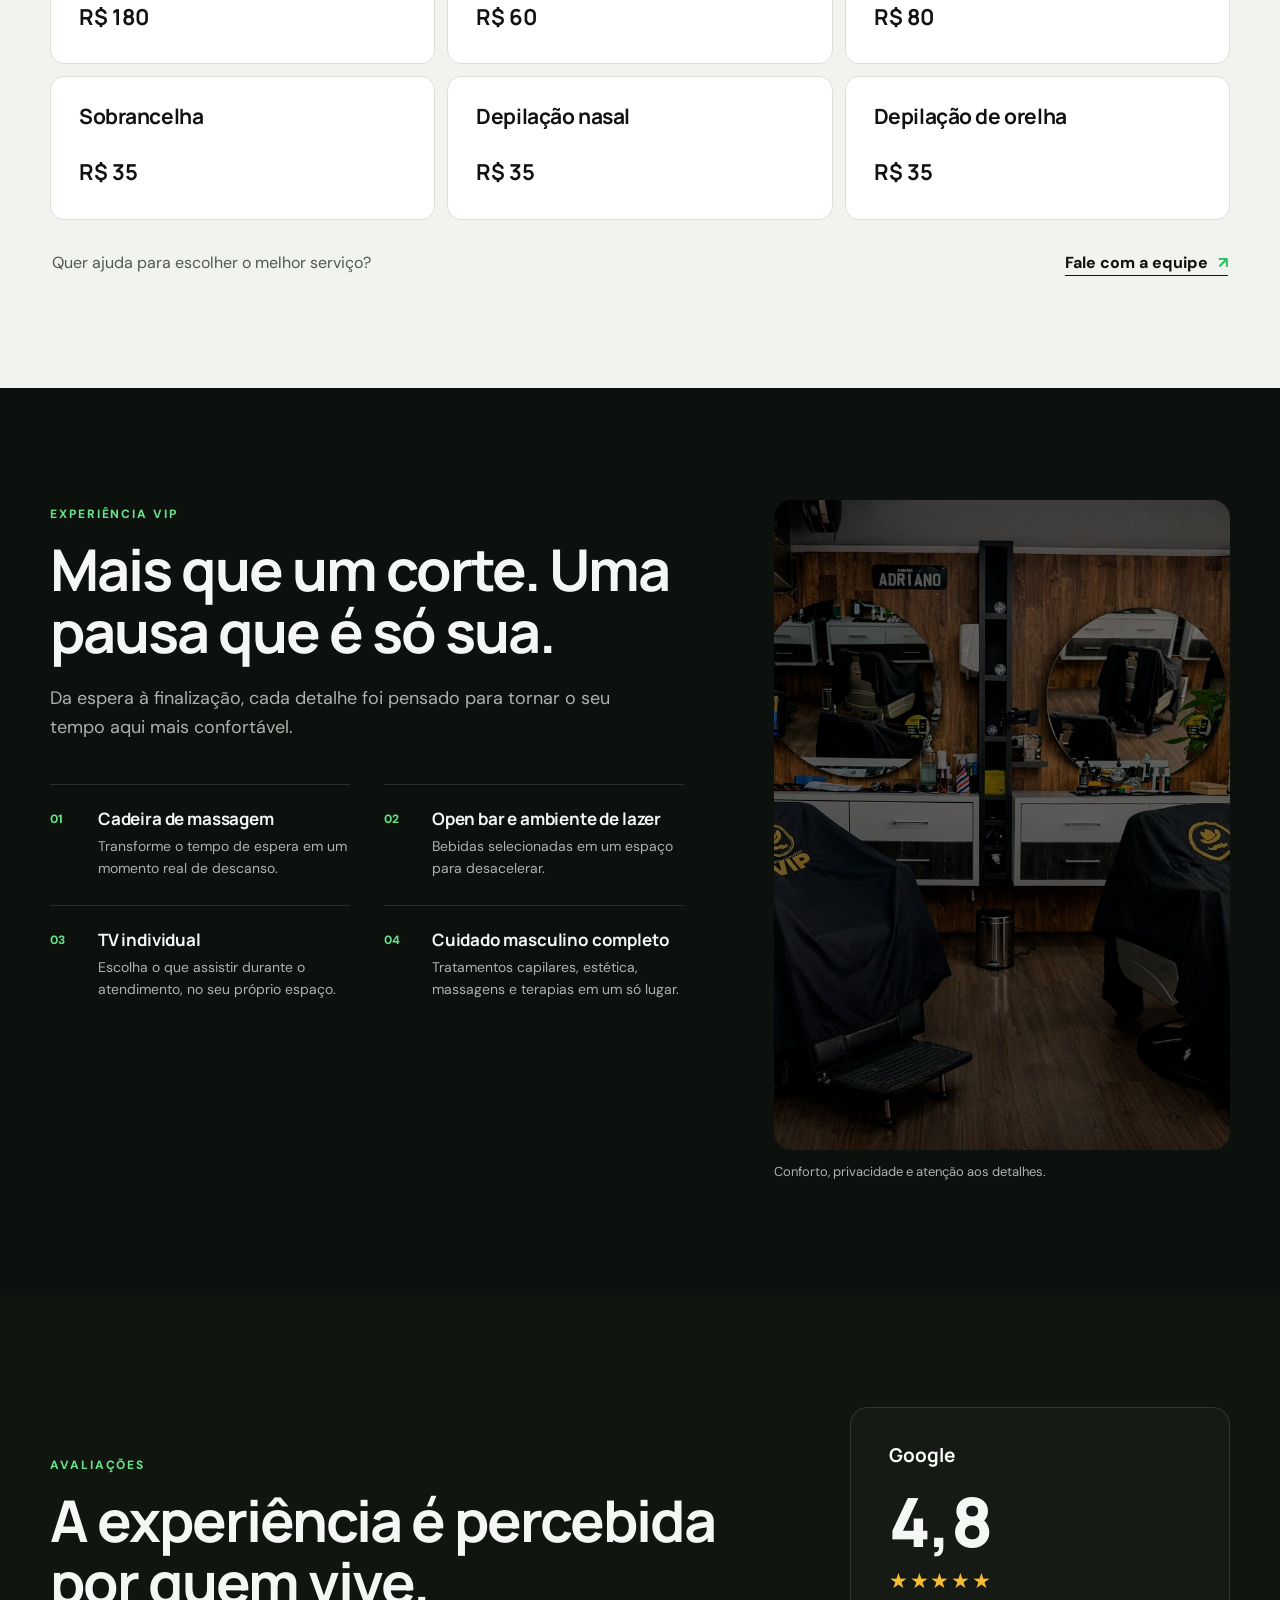
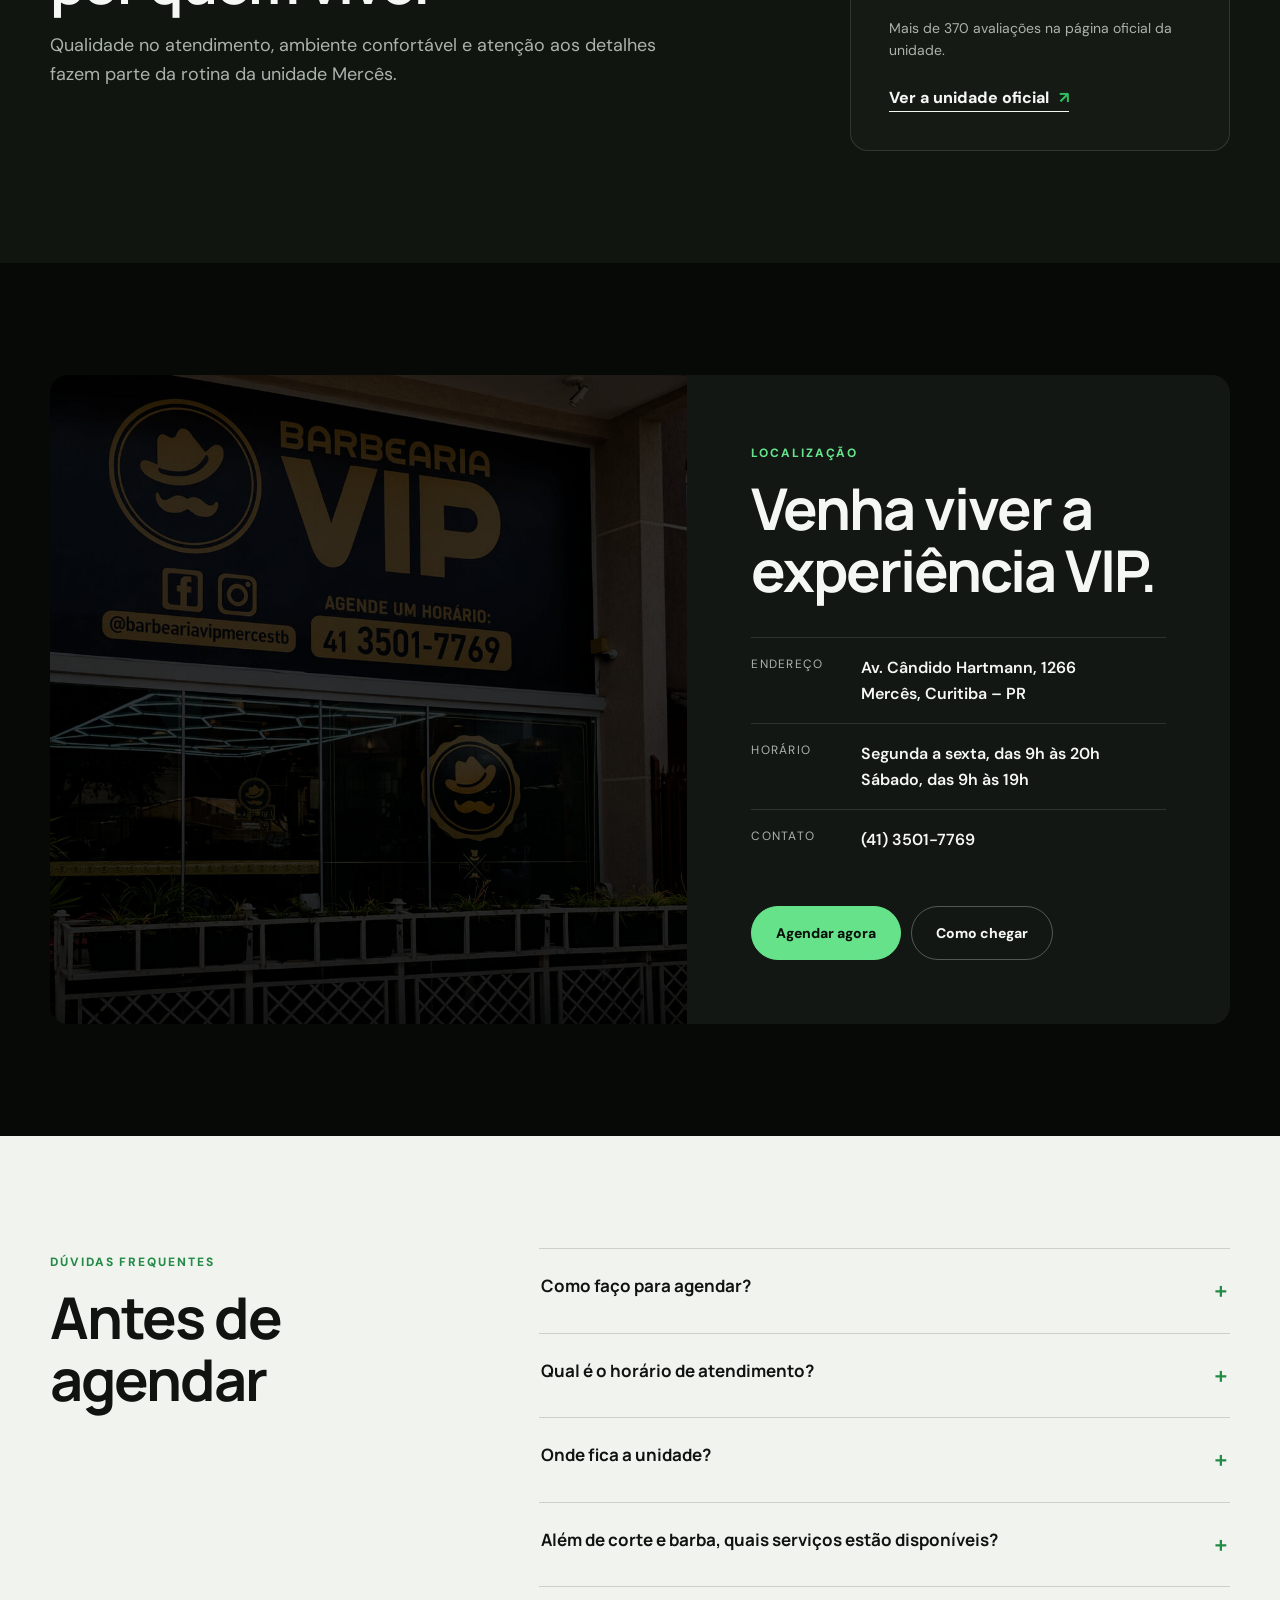
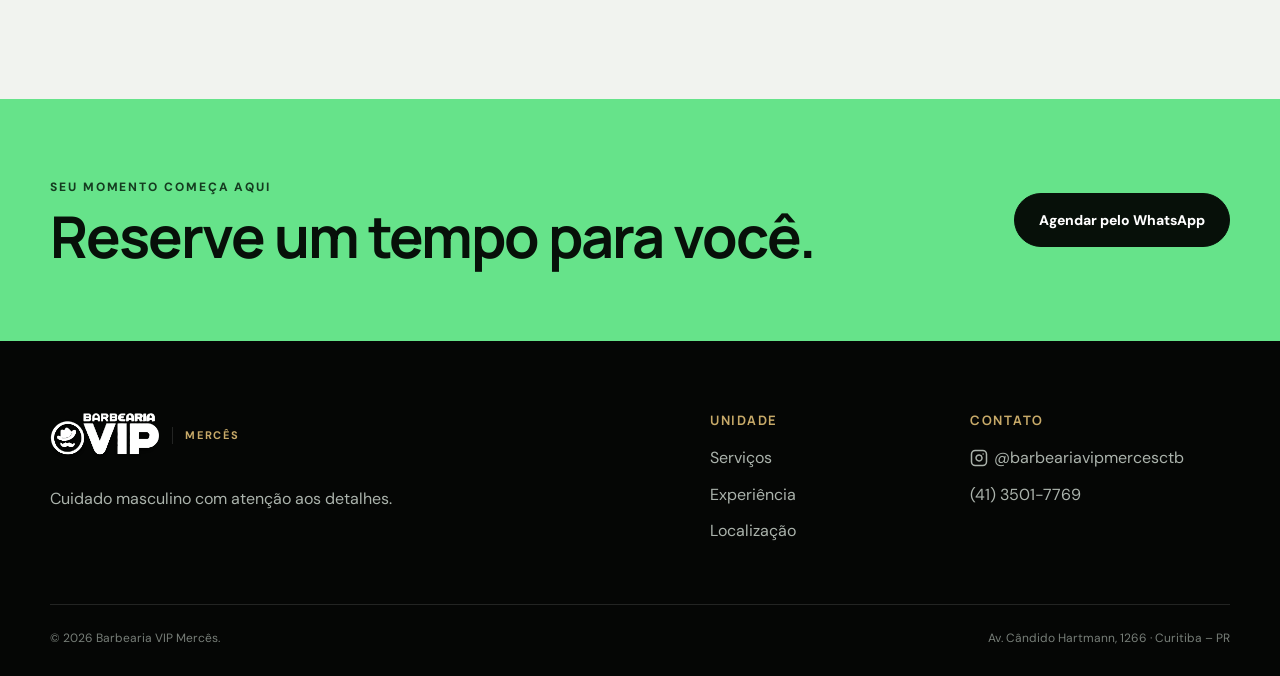
==== commit 36a58b99: "Add files via upload" ====
--- a/barbearia/index.html
+++ b/barbearia/index.html
@@ -263,7 +263,7 @@
     </footer>
 
     <a class="mobile-book track-whatsapp" href="https://wa.me/5541987433333?text=Ol%C3%A1%21%20Vim%20pelo%20site%20da%20Barbearia%20VIP%20Merc%C3%AAs%20e%20gostaria%20de%20agendar%20um%20hor%C3%A1rio." target="_blank" rel="noopener">
-      <svg aria-hidden="true" viewBox="0 0 24 24"><path d="M20.5 3.5A11.7 11.7 0 0 0 12.1 0 11.9 11.9 0 0 0 1.8 17.8L0 24l6.4-1.7A12 12 0 0 0 12.1 24 11.9 11.9 0 0 0 24 12.1c0-3.2-1.2-6.2-3.5-8.6ZM12.1 22a10 10 0 0 1-5.1-1.4l-.4-.2-3.8 1 1-3.7-.2-.4A9.8 9.8 0 1 1 12.1 22Z"/></svg>
+      <svg aria-hidden="true" viewBox="0 0 24 24"><path d="M20.5 3.5A11.7 11.7 0 0 0 12.1 0 11.9 11.9 0 0 0 1.8 17.8L0 24l6.4-1.7A12 12 0 0 0 12.1 24 11.9 11.9 0 0 0 24 12.1c0-3.2-1.2-6.2-3.5-8.6ZM12.1 22a10 10 0 0 1-5.1-1.4l-.4-.2-3.8 1 1-3.7-.2-.4A9.8 9.8 0 1 1 12.1 22Zm5.5-7.4c-.3-.2-1.8-.9-2.1-1-.3-.1-.5-.2-.7.2l-1 1.2c-.2.2-.4.2-.7.1-1.8-.9-3-1.6-4.2-3.7-.3-.5.3-.5.9-1.7.1-.2 0-.5 0-.7l-1-2.4c-.3-.6-.6-.5-.8-.5h-.7c-.2 0-.7.1-1 .5-.3.4-1.3 1.3-1.3 3.1s1.3 3.6 1.5 3.9c.2.2 2.6 4 6.3 5.6.9.4 1.6.6 2.1.8.9.3 1.7.2 2.3.1.7-.1 1.8-.7 2.1-1.5.3-.7.3-1.4.2-1.5-.1-.3-.4-.4-.7-.6Z"/></svg>
       Agendar pelo WhatsApp
     </a>
 
--- a/barbearia/styles.css
+++ b/barbearia/styles.css
@@ -41,7 +41,7 @@
 .button:focus-visible, a:focus-visible, button:focus-visible, summary:focus-visible { outline: 3px solid #fff; outline-offset: 4px; }
 .button svg { width: 20px; fill: currentColor; }
 .button-small { min-height: 44px; padding-inline: 20px; }
-.button-ghost { background: rgba(0,0,0,.18); color: var(--white); border-color: rgba(255,255,255,.35); }
+.button-ghost { background: rgba(0,0,0,.18); color: var(--white); border-color: rgba(255,255,255,.55); }
 .button-ghost:hover { background: rgba(255,255,255,.1); }
 .button-ghost-dark { background: transparent; color: var(--white); border-color: rgba(255,255,255,.28); }
 
@@ -176,7 +176,7 @@
 
 @media (max-width: 720px) {
   :root { --container: min(100% - 28px, 1180px); }
-  body { padding-bottom: 74px; }
+  body { padding-bottom: calc(74px + env(safe-area-inset-bottom, 0px)); }
   .site-header { height: 68px; }
   .header-inner { gap: 14px; }
   .brand img { width: 94px; }
@@ -184,28 +184,35 @@
   .menu-toggle { display: block; }
   .main-nav { position: fixed; inset: 68px 0 auto; display: none; flex-direction: column; align-items: stretch; gap: 0; padding: 18px 22px 26px; background: #090c09; border-bottom: 1px solid var(--line); }
   .main-nav.is-open { display: flex; }
-  .main-nav a { padding: 15px 6px; border-bottom: 1px solid var(--line); font-size: 16px; }
-  .hero { min-height: 760px; padding: 118px 0 52px; align-items: flex-end; }
+  .main-nav a { padding: 15px 16px; border-bottom: 1px solid var(--line); font-size: 16px; }
+  .hero { min-height: auto; padding: 100px 0 52px; align-items: flex-end; }
   .hero-media { background-position: 60% center; }
   .hero-shade { background: linear-gradient(0deg, rgba(5,8,6,.99) 4%, rgba(5,8,6,.82) 60%, rgba(5,8,6,.48) 100%); }
   h1 { font-size: clamp(41px, 12vw, 56px); margin-top: 16px; }
   .hero-copy > p { font-size: 17px; margin: 20px 0 26px; }
   .hero-actions { flex-direction: column; }
   .hero-actions .button { width: 100%; }
-  .hero-proof { display: none; }
+  .hero-actions .button:not(.button-ghost) { display: none; }
+  .hero-actions .button-ghost { width: 100%; }
+  .hero-proof { display: block; padding: 18px 16px; margin-top: 4px; }
+  .hero-proof .rating { padding-bottom: 14px; }
+  .hero-proof .rating > strong { font-size: 34px; }
+  .hero-proof .proof-row { padding-top: 14px; }
   .trust-grid { grid-template-columns: 1fr; padding: 10px 0; }
   .trust-grid > div, .trust-grid > div:first-child { min-height: 86px; padding: 16px 0; border-right: 0; border-bottom: 1px solid var(--line); }
   .trust-grid > div:last-child { border-bottom: 0; }
-  .section { padding: 78px 0; }
+  .section { padding: 56px 0; }
   .section-heading { margin-bottom: 34px; }
   .section-heading h2, .experience-copy h2, .reviews h2, .location h2, .faq h2, .final-cta h2 { font-size: 38px; }
   .section-heading > p, .experience-copy > p, .reviews-layout > div:first-child p { font-size: 16px; }
-  .service-grid { grid-template-columns: 1fr; }
+  .service-grid { grid-template-columns: repeat(2, 1fr); }
   .service-card { min-height: 172px; }
+  .service-card.featured { grid-column: 1 / -1; }
   .service-card.compact { min-height: 112px; }
   .section-cta { align-items: flex-start; flex-direction: column; }
+  .faq-layout { gap: 16px; }
   .feature-list { grid-template-columns: 1fr; }
-  .experience-photo img { height: 440px; }
+  .experience-photo img { height: 280px; }
   .review-score { padding: 28px; }
   .location-photo { min-height: 310px; }
   .location-card { padding: 36px 24px; }
@@ -216,8 +223,9 @@
   .final-cta-inner { align-items: flex-start; flex-direction: column; }
   .final-cta .button { width: 100%; }
   .footer-grid { grid-template-columns: 1fr; gap: 36px; padding-bottom: 40px; }
+  .footer-grid a[href^="tel"] { color: var(--white); }
   .footer-bottom { flex-direction: column; gap: 8px; }
-  .mobile-book { position: fixed; z-index: 90; left: 10px; right: 10px; bottom: 9px; min-height: 56px; display: flex; align-items: center; justify-content: center; gap: 9px; background: var(--green); color: #071009; border-radius: 999px; font-weight: 800; box-shadow: 0 12px 30px rgba(0,0,0,.42); }
+  .mobile-book { position: fixed; z-index: 90; left: 10px; right: 10px; bottom: calc(9px + env(safe-area-inset-bottom, 0px)); min-height: 56px; display: flex; align-items: center; justify-content: center; gap: 9px; background: var(--green); color: #071009; border-radius: 999px; font-weight: 800; box-shadow: 0 12px 30px rgba(0,0,0,.42); }
   .mobile-book svg { width: 20px; fill: currentColor; }
 }
 
